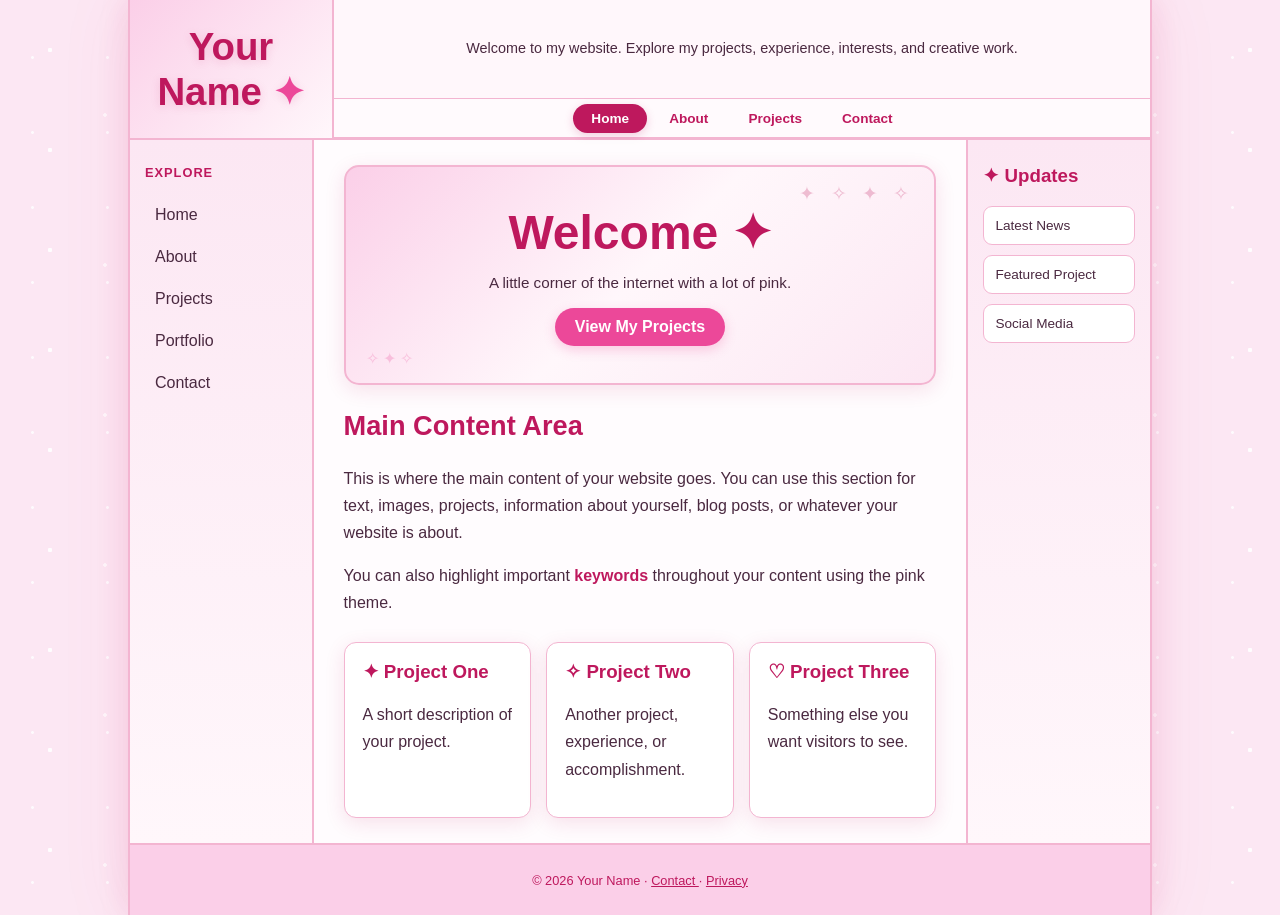
==== index.html @ 8f4d7a39 "Update index.html" ====
<!DOCTYPE html>
<html lang="en">

<head>

    <meta charset="UTF-8">

    <meta
        name="viewport"
        content="width=device-width, initial-scale=1.0"
    >

    <title>My Pink Website</title>


    <!-- =====================================
         ALL CSS IS INSIDE THIS HTML FILE
         ===================================== -->

    <style>

        /* =====================================
           COLORS
           ===================================== */

        :root {
            --pink-background: #fce7f3;
            --pink-light: #fff7fb;
            --pink-soft: #fbcfe8;
            --pink: #f9a8d4;
            --pink-medium: #ec4899;
            --pink-dark: #be185d;

            --text: #4a2940;

            --white: #ffffff;

            --border: #f3b5d1;

            --shadow:
                0 5px 20px rgba(190, 24, 93, 0.12);
        }


        /* =====================================
           BASIC RESET
           ===================================== */

        * {
            box-sizing: border-box;
        }


        html {
            scroll-behavior: smooth;
        }


        body {

            margin: 0;

            min-height: 100vh;

            font-family:
                "Trebuchet MS",
                Arial,
                sans-serif;

            color: var(--text);

            /*
               LIGHT PINK OUTER BACKGROUND
            */

            background-color:
                var(--pink-background);


            /*
               SPARKLE PATTERN
            */

            background-image:

                radial-gradient(
                    circle,
                    rgba(255,255,255,0.9) 0 2px,
                    transparent 2.5px
                ),

                radial-gradient(
                    circle,
                    rgba(255,255,255,0.75) 0 1.5px,
                    transparent 2px
                ),

                radial-gradient(
                    circle,
                    rgba(255,255,255,0.8) 0 1px,
                    transparent 2px
                );


            background-size:

                100px 100px,
                150px 150px,
                75px 75px;


            background-position:

                0 0,
                30px 40px,
                70px 20px;


            overflow-x: hidden;
        }


        /* =====================================
           MAIN WEBSITE

           80% width
           10% pink space on each side
           ===================================== */

        .site-wrapper {

            width: 80vw;

            min-height: 100vh;

            margin: 0 auto;

            background:
                rgba(255,247,251,0.97);


            border-left:
                2px solid var(--border);

            border-right:
                2px solid var(--border);


            box-shadow:

                0 0 30px
                rgba(190,24,93,0.12),

                0 0 70px
                rgba(236,72,153,0.08);
        }


        /* =====================================
           HEADER
           ===================================== */

        .site-header {

            display: grid;

            grid-template-columns:
                20% 80%;

            min-height: 140px;

            border-bottom:
                2px solid var(--border);
        }


        /* =====================================
           LOGO
           ===================================== */

        .logo-area {

            display: flex;

            align-items: center;

            justify-content: center;

            padding: 20px;


            background:

                linear-gradient(
                    135deg,
                    var(--pink-soft),
                    var(--pink-light)
                );


            border-right:
                2px solid var(--border);
        }


        .logo {

            color: var(--pink-dark);

            text-decoration: none;

            font-size:
                clamp(1.5rem, 3vw, 2.4rem);

            font-weight: bold;

            text-align: center;


            text-shadow:
                0 2px 10px
                rgba(190,24,93,0.15);
        }


        .logo::after {

            content: " ✦";

            color:
                var(--pink-medium);
        }


        /* =====================================
           HEADER MAIN AREA
           ===================================== */

        .header-main {

            display: flex;

            flex-direction: column;
        }


        /* =====================================
           WEBSITE DESCRIPTION
           ===================================== */

        .header-description {

            flex: 1;

            display: flex;

            align-items: center;

            justify-content: center;

            padding:
                15px 30px;

            text-align: center;

            background:
                var(--pink-light);
        }


        .header-description p {

            max-width: 700px;

            margin: 0;

            line-height: 1.5;

            font-size: 0.9rem;
        }


        /* =====================================
           PRIMARY NAVIGATION
           ===================================== */

        .primary-nav {

            min-height: 40px;

            display: flex;

            justify-content: center;

            align-items: center;

            border-top:
                1px solid var(--border);

            border-bottom:
                1px solid var(--border);

            background:
                #fffafd;
        }


        .nav-list {

            display: flex;

            justify-content: center;

            align-items: center;

            flex-wrap: wrap;

            gap: 4px;

            list-style: none;

            padding: 0;

            margin: 0;
        }


        .nav-list li {

            margin: 0;
        }


        .nav-list a {

            display: block;

            padding:
                7px 18px;

            color:
                var(--pink-dark);

            text-decoration: none;

            font-size: 0.85rem;

            font-weight: bold;

            border-radius: 20px;

            transition:
                background 0.2s ease,
                color 0.2s ease,
                transform 0.2s ease;
        }


        .nav-list a:hover {

            color: white;

            background:
                var(--pink-medium);

            transform:
                translateY(-2px);
        }


        .nav-list a.active {

            color: white;

            background:
                var(--pink-dark);

            box-shadow:
                0 3px 10px
                rgba(190,24,93,0.2);
        }


        /* =====================================
           SECONDARY NAVIGATION
           ===================================== */

        .secondary-nav {

            min-height: 30px;

            display: flex;

            justify-content: center;

            align-items: center;

            background:
                #fff7fb;

            font-size: 0.75rem;
        }


        .secondary-nav a {

            margin:
                0 10px;

            color:
                var(--pink-medium);

            text-decoration: none;
        }


        .secondary-nav a:hover {

            color:
                var(--pink-dark);

            text-decoration: underline;
        }


        /* =====================================
           THREE COLUMN CONTENT AREA
           ===================================== */

        .content-grid {

            display: grid;

            grid-template-columns:

                18%
                64%
                18%;

            min-height: 600px;
        }


        /* =====================================
           LEFT SIDEBAR
           ===================================== */

        .left-sidebar {

            padding:
                25px 15px;

            background:

                linear-gradient(
                    180deg,
                    #fce7f3,
                    #fff7fb
                );

            border-right:
                2px solid var(--border);
        }


        .sidebar-title {

            margin-bottom:
                18px;

            color:
                var(--pink-dark);

            font-size:
                0.8rem;

            font-weight:
                bold;

            text-transform:
                uppercase;

            letter-spacing:
                1px;
        }


        .sidebar-links {

            list-style:
                none;

            padding:
                0;

            margin:
                0;
        }


        .sidebar-links li {

            margin-bottom:
                8px;
        }


        .sidebar-links a {

            display:
                block;

            padding:
                8px 10px;

            color:
                var(--text);

            text-decoration:
                none;

            border-radius:
                8px;

            transition:
                0.2s ease;
        }


        .sidebar-links a:hover {

            color:
                var(--pink-dark);

            background:
                var(--pink-soft);

            transform:
                translateX(4px);
        }


        /* =====================================
           MAIN CONTENT
           ===================================== */

        .main-content {

            padding:
                25px 30px;

            background:
                rgba(255,255,255,0.7);
        }


        /* =====================================
           HERO
           ===================================== */

        .hero {

            position:
                relative;

            min-height:
                220px;

            display:
                flex;

            align-items:
                center;

            justify-content:
                center;

            margin-bottom:
                25px;

            overflow:
                hidden;

            border:
                2px solid var(--border);

            border-radius:
                15px;


            background:

                linear-gradient(
                    135deg,
                    #fbcfe8,
                    #fff7fb,
                    #fce7f3
                );


            box-shadow:
                var(--shadow);
        }


        /* Decorative sparkles */

        .hero::before {

            content:
                "✦     ✧     ✦     ✧";

            position:
                absolute;

            top:
                15px;

            right:
                20px;

            color:
                rgba(190,24,93,0.25);

            font-size:
                1.2rem;

            letter-spacing:
                5px;
        }


        .hero::after {

            content:
                "✧     ✦     ✧";

            position:
                absolute;

            bottom:
                15px;

            left:
                20px;

            color:
                rgba(236,72,153,0.25);

            font-size:
                1rem;
        }


        .hero-content {

            position:
                relative;

            z-index:
                1;

            text-align:
                center;
        }


        .hero h1 {

            margin:
                0 0 10px;

            color:
                var(--pink-dark);

            font-size:
                clamp(2rem,4vw,3rem);
        }


        .hero p {

            margin:
                0;

            font-size:
                0.95rem;
        }


        /* =====================================
           MAIN CONTENT TEXT
           ===================================== */

        .content-title {

            margin-top:
                0;

            color:
                var(--pink-dark);

            font-size:
                1.7rem;
        }


        .main-content p {

            line-height:
                1.7;
        }


        .keyword {

            color:
                var(--pink-dark);

            font-weight:
                bold;
        }


        /* =====================================
           CARDS
           ===================================== */

        .card-grid {

            display:
                grid;

            grid-template-columns:

                repeat(
                    auto-fit,
                    minmax(180px,1fr)
                );

            gap:
                15px;

            margin-top:
                25px;
        }


        .card {

            padding:
                18px;

            background:
                white;

            border:
                1px solid var(--border);

            border-radius:
                12px;

            box-shadow:
                var(--shadow);

            transition:
                transform 0.2s ease,
                box-shadow 0.2s ease;
        }


        .card:hover {

            transform:
                translateY(-4px);

            box-shadow:
                0 10px 25px
                rgba(190,24,93,0.16);
        }


        .card h3 {

            margin-top:
                0;

            color:
                var(--pink-dark);
        }


        /* =====================================
           RIGHT SIDEBAR
           ===================================== */

        .right-sidebar {

            padding:
                25px 15px;

            background:

                linear-gradient(
                    180deg,
                    #fce7f3,
                    #fff7fb
                );

            border-left:
                2px solid var(--border);
        }


        /* Sticky content */

        .sticky-content {

            position:
                sticky;

            top:
                20px;
        }


        .sticky-content h3 {

            margin-top:
                0;

            color:
                var(--pink-dark);
        }


        .sticky-item {

            display:
                block;

            margin-bottom:
                10px;

            padding:
                11px;

            color:
                var(--text);

            text-decoration:
                none;

            background:
                white;

            border:
                1px solid var(--border);

            border-radius:
                9px;

            font-size:
                0.85rem;

            transition:
                0.2s ease;
        }


        .sticky-item:hover {

            color:
                var(--pink-dark);

            background:
                #fff0f7;

            transform:
                translateY(-2px);
        }


        /* =====================================
           PINK BUTTON
           ===================================== */

        .pink-button {

            display:
                inline-block;

            margin-top:
                12px;

            padding:
                10px 20px;

            color:
                white;

            background:
                var(--pink-medium);

            border-radius:
                25px;

            text-decoration:
                none;

            font-weight:
                bold;

            box-shadow:
                0 4px 12px
                rgba(236,72,153,0.25);

            transition:
                0.2s ease;
        }


        .pink-button:hover {

            background:
                var(--pink-dark);

            transform:
                translateY(-2px);
        }


        /* =====================================
           FOOTER
           ===================================== */

        .site-footer {

            min-height:
                65px;

            display:
                flex;

            justify-content:
                center;

            align-items:
                center;

            padding:
                15px 20px;

            text-align:
                center;

            background:
                var(--pink-soft);

            border-top:
                2px solid var(--border);

            color:
                var(--pink-dark);

            font-size:
                0.8rem;
        }


        .site-footer a {

            color:
                var(--pink-dark);
        }


        /* =====================================
           MOBILE
           ===================================== */

        @media (max-width: 850px) {

            .site-wrapper {

                width:
                    92vw;
            }


            .site-header {

                grid-template-columns:
                    1fr;
            }


            .logo-area {

                min-height:
                    90px;

                border-right:
                    none;

                border-bottom:
                    2px solid var(--border);
            }


            .content-grid {

                grid-template-columns:
                    1fr;
            }


            .left-sidebar {

                border-right:
                    none;

                border-bottom:
                    2px solid var(--border);
            }


            .right-sidebar {

                display:
                    none;
            }


            .main-content {

                padding:
                    20px;
            }


            .sidebar-links {

                display:
                    flex;

                flex-wrap:
                    wrap;

                gap:
                    5px;
            }


            .sidebar-links li {

                margin-bottom:
                    0;
            }


            .nav-list a {

                padding:
                    7px 11px;
            }
        }

    </style>

</head>


<body>


<!-- =========================================
     ENTIRE WEBSITE
     ========================================= -->

<div class="site-wrapper">


    <!-- =====================================
         HEADER
         ===================================== -->

    <header class="site-header">


        <!-- LOGO -->

        <div class="logo-area">

            <a
                href="index.html"
                class="logo"
            >
                Your Name
            </a>

        </div>


        <!-- HEADER RIGHT SIDE -->

        <div class="header-main">


            <!-- WEBSITE DESCRIPTION -->

            <div class="header-description">

                <p>

                    Welcome to my website.
                    Explore my projects,
                    experience, interests,
                    and creative work.

                </p>

            </div>


            <!--
                JAVASCRIPT WILL INSERT
                PRIMARY NAVIGATION HERE
            -->

            <div id="site-nav"></div>


            <!--
                JAVASCRIPT WILL INSERT
                SECONDARY NAVIGATION HERE
            -->

            <div id="secondary-nav"></div>


        </div>

    </header>



    <!-- =====================================
         MAIN THREE-COLUMN AREA
         ===================================== -->

    <div class="content-grid">


        <!-- =================================
             LEFT SIDEBAR
             ================================= -->

        <aside class="left-sidebar">


            <div class="sidebar-title">

                Explore

            </div>


            <ul class="sidebar-links">


                <li>

                    <a href="index.html">
                        Home
                    </a>

                </li>


                <li>

                    <a href="about.html">
                        About
                    </a>

                </li>


                <li>

                    <a href="projects.html">
                        Projects
                    </a>

                </li>


                <li>

                    <a href="portfolio.html">
                        Portfolio
                    </a>

                </li>


                <li>

                    <a href="contact.html">
                        Contact
                    </a>

                </li>


            </ul>

        </aside>



        <!-- =================================
             MAIN CONTENT
             ================================= -->

        <main class="main-content">


            <!-- HERO -->

            <section class="hero">


                <div class="hero-content">


                    <h1>

                        Welcome ✦

                    </h1>


                    <p>

                        A little corner
                        of the internet
                        with a lot of pink.

                    </p>


                    <a
                        href="projects.html"
                        class="pink-button"
                    >

                        View My Projects

                    </a>


                </div>

            </section>



            <!-- =================================
                 MAIN CONTENT AREA
                 ================================= -->

            <section>


                <h2 class="content-title">

                    Main Content Area

                </h2>


                <p>

                    This is where the main content
                    of your website goes. You can
                    use this section for text,
                    images, projects, information
                    about yourself, blog posts,
                    or whatever your website is
                    about.

                </p>


                <p>

                    You can also highlight
                    important <span class="keyword">
                    keywords</span> throughout
                    your content using the pink
                    theme.

                </p>



                <!-- =================================
                     CARDS
                     ================================= -->

                <div class="card-grid">


                    <article class="card">

                        <h3>
                            ✦ Project One
                        </h3>

                        <p>
                            A short description
                            of your project.
                        </p>

                    </article>


                    <article class="card">

                        <h3>
                            ✧ Project Two
                        </h3>

                        <p>
                            Another project,
                            experience, or
                            accomplishment.
                        </p>

                    </article>


                    <article class="card">

                        <h3>
                            ♡ Project Three
                        </h3>

                        <p>
                            Something else you
                            want visitors to see.
                        </p>

                    </article>


                </div>


            </section>


        </main>



        <!-- =================================
             RIGHT SIDEBAR
             ================================= -->

        <aside class="right-sidebar">


            <div class="sticky-content">


                <h3>

                    ✦ Updates

                </h3>


                <a
                    href="#"
                    class="sticky-item"
                >

                    Latest News

                </a>


                <a
                    href="#"
                    class="sticky-item"
                >

                    Featured Project

                </a>


                <a
                    href="#"
                    class="sticky-item"
                >

                    Social Media

                </a>


            </div>


        </aside>


    </div>



    <!-- =====================================
         FOOTER
         ===================================== -->

    <footer class="site-footer">


        <p>

            © 2026 Your Name

            ·

            <a href="contact.html">
                Contact
            </a>

            ·

            <a href="#">
                Privacy
            </a>

        </p>


    </footer>


</div>


<!-- =========================================
     JAVASCRIPT

     This connects your reusable navigation.js
     ========================================= -->

<script src="navigation.js"></script>


</body>

</html>
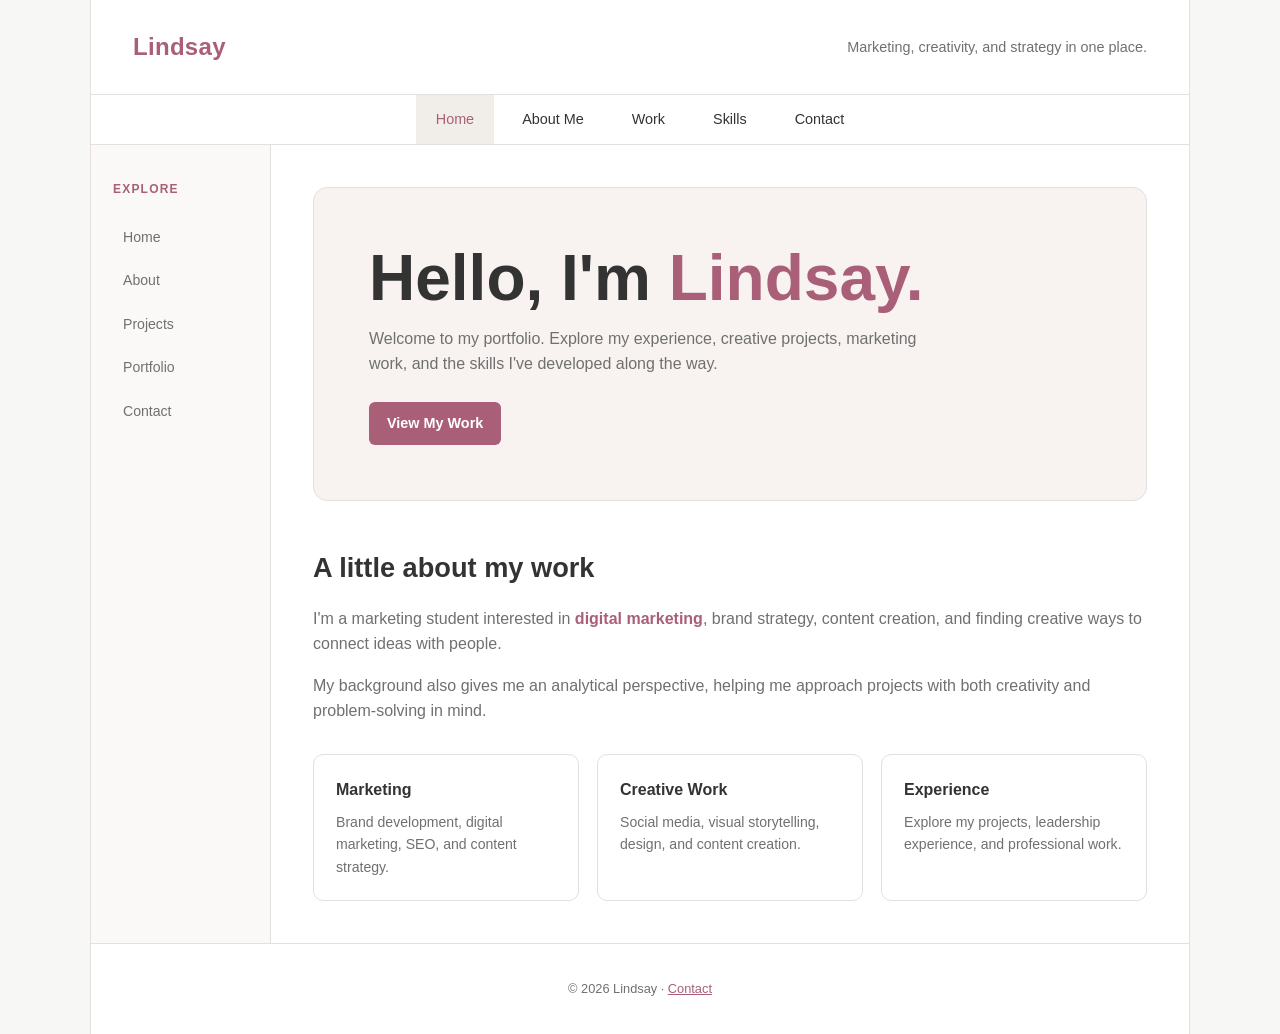
==== commit 3cf0e91d: "Update index.html" ====
--- a/index.html
+++ b/index.html
@@ -1,1469 +1,449 @@
 <!DOCTYPE html>
 <html lang="en">
-
 <head>
-
     <meta charset="UTF-8">
-
-    <meta
-        name="viewport"
-        content="width=device-width, initial-scale=1.0"
-    >
-
-    <title>My Pink Website</title>
-
-
-    <!-- =====================================
-         ALL CSS IS INSIDE THIS HTML FILE
-         ===================================== -->
+    <meta name="viewport" content="width=device-width, initial-scale=1.0">
+    <title>Lindsay | Portfolio</title>
 
     <style>
-
-        /* =====================================
-           COLORS
-           ===================================== */
-
         :root {
-            --pink-background: #fce7f3;
-            --pink-light: #fff7fb;
-            --pink-soft: #fbcfe8;
-            --pink: #f9a8d4;
-            --pink-medium: #ec4899;
-            --pink-dark: #be185d;
-
-            --text: #4a2940;
-
-            --white: #ffffff;
-
-            --border: #f3b5d1;
-
-            --shadow:
-                0 5px 20px rgba(190, 24, 93, 0.12);
-        }
-
-
-        /* =====================================
-           BASIC RESET
-           ===================================== */
+            --background: #f7f7f5;
+            --surface: #ffffff;
+            --soft: #f1eee9;
+            --accent: #d98fa8;
+            --accent-dark: #a95f78;
+            --text: #333333;
+            --muted: #707070;
+            --border: #e4e0dc;
+        }
 
         * {
             box-sizing: border-box;
         }
 
-
         html {
             scroll-behavior: smooth;
         }
 
-
         body {
-
             margin: 0;
-
+            font-family: Arial, Helvetica, sans-serif;
+            color: var(--text);
+            background: var(--background);
+            line-height: 1.6;
+        }
+
+        a {
+            color: inherit;
+        }
+
+        .site-wrapper {
+            width: min(1100px, 92vw);
             min-height: 100vh;
-
-            font-family:
-                "Trebuchet MS",
-                Arial,
-                sans-serif;
-
+            margin: 0 auto;
+            background: var(--surface);
+            border-left: 1px solid var(--border);
+            border-right: 1px solid var(--border);
+        }
+
+        /* HEADER */
+        .site-header {
+            border-bottom: 1px solid var(--border);
+        }
+
+        .header-top {
+            display: flex;
+            align-items: center;
+            justify-content: space-between;
+            padding: 28px 42px;
+        }
+
+        .logo {
+            color: var(--accent-dark);
+            text-decoration: none;
+            font-size: 1.5rem;
+            font-weight: 700;
+            letter-spacing: 0.3px;
+        }
+
+        .header-description {
+            max-width: 520px;
+            color: var(--muted);
+            font-size: 0.9rem;
+            text-align: right;
+        }
+
+        /* NAVIGATION */
+        .primary-nav {
+            border-top: 1px solid var(--border);
+            background: var(--surface);
+        }
+
+        .nav-list {
+            display: flex;
+            justify-content: center;
+            gap: 8px;
+            list-style: none;
+            padding: 0;
+            margin: 0;
+        }
+
+        .nav-list a {
+            display: block;
+            padding: 13px 20px;
             color: var(--text);
-
-            /*
-               LIGHT PINK OUTER BACKGROUND
-            */
-
-            background-color:
-                var(--pink-background);
-
-
-            /*
-               SPARKLE PATTERN
-            */
-
-            background-image:
-
-                radial-gradient(
-                    circle,
-                    rgba(255,255,255,0.9) 0 2px,
-                    transparent 2.5px
-                ),
-
-                radial-gradient(
-                    circle,
-                    rgba(255,255,255,0.75) 0 1.5px,
-                    transparent 2px
-                ),
-
-                radial-gradient(
-                    circle,
-                    rgba(255,255,255,0.8) 0 1px,
-                    transparent 2px
-                );
-
-
-            background-size:
-
-                100px 100px,
-                150px 150px,
-                75px 75px;
-
-
-            background-position:
-
-                0 0,
-                30px 40px,
-                70px 20px;
-
-
-            overflow-x: hidden;
-        }
-
-
-        /* =====================================
-           MAIN WEBSITE
-
-           80% width
-           10% pink space on each side
-           ===================================== */
-
-        .site-wrapper {
-
-            width: 80vw;
-
-            min-height: 100vh;
-
-            margin: 0 auto;
-
-            background:
-                rgba(255,247,251,0.97);
-
-
-            border-left:
-                2px solid var(--border);
-
-            border-right:
-                2px solid var(--border);
-
-
-            box-shadow:
-
-                0 0 30px
-                rgba(190,24,93,0.12),
-
-                0 0 70px
-                rgba(236,72,153,0.08);
-        }
-
-
-        /* =====================================
-           HEADER
-           ===================================== */
-
-        .site-header {
-
+            text-decoration: none;
+            font-size: 0.9rem;
+            transition: color 0.2s ease, background 0.2s ease;
+        }
+
+        .nav-list a:hover,
+        .nav-list a.active {
+            color: var(--accent-dark);
+            background: var(--soft);
+        }
+
+        /* CONTENT */
+        .content-grid {
             display: grid;
-
-            grid-template-columns:
-                20% 80%;
-
-            min-height: 140px;
-
-            border-bottom:
-                2px solid var(--border);
-        }
-
-
-        /* =====================================
-           LOGO
-           ===================================== */
-
-        .logo-area {
-
+            grid-template-columns: 180px 1fr;
+            min-height: 600px;
+        }
+
+        .left-sidebar {
+            padding: 35px 22px;
+            background: #faf9f7;
+            border-right: 1px solid var(--border);
+        }
+
+        .sidebar-title {
+            margin: 0 0 18px;
+            color: var(--accent-dark);
+            font-size: 0.75rem;
+            font-weight: 700;
+            text-transform: uppercase;
+            letter-spacing: 1.2px;
+        }
+
+        .sidebar-links {
+            list-style: none;
+            padding: 0;
+            margin: 0;
+        }
+
+        .sidebar-links li {
+            margin-bottom: 5px;
+        }
+
+        .sidebar-links a {
+            display: block;
+            padding: 8px 10px;
+            color: var(--muted);
+            text-decoration: none;
+            border-radius: 6px;
+            font-size: 0.88rem;
+            transition: 0.2s ease;
+        }
+
+        .sidebar-links a:hover {
+            color: var(--accent-dark);
+            background: var(--soft);
+        }
+
+        .main-content {
+            padding: 42px;
+        }
+
+        /* HERO */
+        .hero {
             display: flex;
-
             align-items: center;
-
-            justify-content: center;
-
-            padding: 20px;
-
-
-            background:
-
-                linear-gradient(
-                    135deg,
-                    var(--pink-soft),
-                    var(--pink-light)
-                );
-
-
-            border-right:
-                2px solid var(--border);
-        }
-
-
-        .logo {
-
-            color: var(--pink-dark);
-
+            min-height: 310px;
+            padding: 55px;
+            margin-bottom: 45px;
+            background: #f8f3f1;
+            border: 1px solid var(--border);
+            border-radius: 14px;
+        }
+
+        .hero-content {
+            max-width: 680px;
+        }
+
+        .hero h1 {
+            margin: 0 0 12px;
+            color: var(--text);
+            font-size: clamp(2.3rem, 5vw, 4rem);
+            line-height: 1.1;
+        }
+
+        .hero h1 span {
+            color: var(--accent-dark);
+        }
+
+        .hero p {
+            max-width: 580px;
+            margin: 0 0 25px;
+            color: var(--muted);
+            font-size: 1rem;
+        }
+
+        .button {
+            display: inline-block;
+            padding: 10px 18px;
+            color: white;
+            background: var(--accent-dark);
+            border-radius: 6px;
             text-decoration: none;
-
-            font-size:
-                clamp(1.5rem, 3vw, 2.4rem);
-
-            font-weight: bold;
-
+            font-size: 0.9rem;
+            font-weight: 600;
+            transition: 0.2s ease;
+        }
+
+        .button:hover {
+            background: #8e4f65;
+            transform: translateY(-1px);
+        }
+
+        /* INTRO */
+        .content-title {
+            margin: 0 0 12px;
+            color: var(--text);
+            font-size: 1.7rem;
+        }
+
+        .main-content p {
+            color: var(--muted);
+        }
+
+        .keyword {
+            color: var(--accent-dark);
+            font-weight: 600;
+        }
+
+        /* CARDS */
+        .card-grid {
+            display: grid;
+            grid-template-columns: repeat(3, 1fr);
+            gap: 18px;
+            margin-top: 30px;
+        }
+
+        .card {
+            padding: 22px;
+            background: var(--surface);
+            border: 1px solid var(--border);
+            border-radius: 10px;
+            transition: 0.2s ease;
+        }
+
+        .card:hover {
+            transform: translateY(-3px);
+            border-color: #d5c2c8;
+        }
+
+        .card h3 {
+            margin: 0 0 8px;
+            color: var(--text);
+            font-size: 1rem;
+        }
+
+        .card p {
+            margin: 0;
+            font-size: 0.88rem;
+        }
+
+        /* FOOTER */
+        .site-footer {
+            padding: 22px 30px;
+            border-top: 1px solid var(--border);
+            color: var(--muted);
             text-align: center;
-
-
-            text-shadow:
-                0 2px 10px
-                rgba(190,24,93,0.15);
-        }
-
-
-        .logo::after {
-
-            content: " ✦";
-
-            color:
-                var(--pink-medium);
-        }
-
-
-        /* =====================================
-           HEADER MAIN AREA
-           ===================================== */
-
-        .header-main {
-
-            display: flex;
-
-            flex-direction: column;
-        }
-
-
-        /* =====================================
-           WEBSITE DESCRIPTION
-           ===================================== */
-
-        .header-description {
-
-            flex: 1;
-
-            display: flex;
-
-            align-items: center;
-
-            justify-content: center;
-
-            padding:
-                15px 30px;
-
-            text-align: center;
-
-            background:
-                var(--pink-light);
-        }
-
-
-        .header-description p {
-
-            max-width: 700px;
-
-            margin: 0;
-
-            line-height: 1.5;
-
-            font-size: 0.9rem;
-        }
-
-
-        /* =====================================
-           PRIMARY NAVIGATION
-           ===================================== */
-
-        .primary-nav {
-
-            min-height: 40px;
-
-            display: flex;
-
-            justify-content: center;
-
-            align-items: center;
-
-            border-top:
-                1px solid var(--border);
-
-            border-bottom:
-                1px solid var(--border);
-
-            background:
-                #fffafd;
-        }
-
-
-        .nav-list {
-
-            display: flex;
-
-            justify-content: center;
-
-            align-items: center;
-
-            flex-wrap: wrap;
-
-            gap: 4px;
-
-            list-style: none;
-
-            padding: 0;
-
-            margin: 0;
-        }
-
-
-        .nav-list li {
-
-            margin: 0;
-        }
-
-
-        .nav-list a {
-
-            display: block;
-
-            padding:
-                7px 18px;
-
-            color:
-                var(--pink-dark);
-
-            text-decoration: none;
-
-            font-size: 0.85rem;
-
-            font-weight: bold;
-
-            border-radius: 20px;
-
-            transition:
-                background 0.2s ease,
-                color 0.2s ease,
-                transform 0.2s ease;
-        }
-
-
-        .nav-list a:hover {
-
-            color: white;
-
-            background:
-                var(--pink-medium);
-
-            transform:
-                translateY(-2px);
-        }
-
-
-        .nav-list a.active {
-
-            color: white;
-
-            background:
-                var(--pink-dark);
-
-            box-shadow:
-                0 3px 10px
-                rgba(190,24,93,0.2);
-        }
-
-
-        /* =====================================
-           SECONDARY NAVIGATION
-           ===================================== */
-
-        .secondary-nav {
-
-            min-height: 30px;
-
-            display: flex;
-
-            justify-content: center;
-
-            align-items: center;
-
-            background:
-                #fff7fb;
-
-            font-size: 0.75rem;
-        }
-
-
-        .secondary-nav a {
-
-            margin:
-                0 10px;
-
-            color:
-                var(--pink-medium);
-
-            text-decoration: none;
-        }
-
-
-        .secondary-nav a:hover {
-
-            color:
-                var(--pink-dark);
-
-            text-decoration: underline;
-        }
-
-
-        /* =====================================
-           THREE COLUMN CONTENT AREA
-           ===================================== */
-
-        .content-grid {
-
-            display: grid;
-
-            grid-template-columns:
-
-                18%
-                64%
-                18%;
-
-            min-height: 600px;
-        }
-
-
-        /* =====================================
-           LEFT SIDEBAR
-           ===================================== */
-
-        .left-sidebar {
-
-            padding:
-                25px 15px;
-
-            background:
-
-                linear-gradient(
-                    180deg,
-                    #fce7f3,
-                    #fff7fb
-                );
-
-            border-right:
-                2px solid var(--border);
-        }
-
-
-        .sidebar-title {
-
-            margin-bottom:
-                18px;
-
-            color:
-                var(--pink-dark);
-
-            font-size:
-                0.8rem;
-
-            font-weight:
-                bold;
-
-            text-transform:
-                uppercase;
-
-            letter-spacing:
-                1px;
-        }
-
-
-        .sidebar-links {
-
-            list-style:
-                none;
-
-            padding:
-                0;
-
-            margin:
-                0;
-        }
-
-
-        .sidebar-links li {
-
-            margin-bottom:
-                8px;
-        }
-
-
-        .sidebar-links a {
-
-            display:
-                block;
-
-            padding:
-                8px 10px;
-
-            color:
-                var(--text);
-
-            text-decoration:
-                none;
-
-            border-radius:
-                8px;
-
-            transition:
-                0.2s ease;
-        }
-
-
-        .sidebar-links a:hover {
-
-            color:
-                var(--pink-dark);
-
-            background:
-                var(--pink-soft);
-
-            transform:
-                translateX(4px);
-        }
-
-
-        /* =====================================
-           MAIN CONTENT
-           ===================================== */
-
-        .main-content {
-
-            padding:
-                25px 30px;
-
-            background:
-                rgba(255,255,255,0.7);
-        }
-
-
-        /* =====================================
-           HERO
-           ===================================== */
-
-        .hero {
-
-            position:
-                relative;
-
-            min-height:
-                220px;
-
-            display:
-                flex;
-
-            align-items:
-                center;
-
-            justify-content:
-                center;
-
-            margin-bottom:
-                25px;
-
-            overflow:
-                hidden;
-
-            border:
-                2px solid var(--border);
-
-            border-radius:
-                15px;
-
-
-            background:
-
-                linear-gradient(
-                    135deg,
-                    #fbcfe8,
-                    #fff7fb,
-                    #fce7f3
-                );
-
-
-            box-shadow:
-                var(--shadow);
-        }
-
-
-        /* Decorative sparkles */
-
-        .hero::before {
-
-            content:
-                "✦     ✧     ✦     ✧";
-
-            position:
-                absolute;
-
-            top:
-                15px;
-
-            right:
-                20px;
-
-            color:
-                rgba(190,24,93,0.25);
-
-            font-size:
-                1.2rem;
-
-            letter-spacing:
-                5px;
-        }
-
-
-        .hero::after {
-
-            content:
-                "✧     ✦     ✧";
-
-            position:
-                absolute;
-
-            bottom:
-                15px;
-
-            left:
-                20px;
-
-            color:
-                rgba(236,72,153,0.25);
-
-            font-size:
-                1rem;
-        }
-
-
-        .hero-content {
-
-            position:
-                relative;
-
-            z-index:
-                1;
-
-            text-align:
-                center;
-        }
-
-
-        .hero h1 {
-
-            margin:
-                0 0 10px;
-
-            color:
-                var(--pink-dark);
-
-            font-size:
-                clamp(2rem,4vw,3rem);
-        }
-
-
-        .hero p {
-
-            margin:
-                0;
-
-            font-size:
-                0.95rem;
-        }
-
-
-        /* =====================================
-           MAIN CONTENT TEXT
-           ===================================== */
-
-        .content-title {
-
-            margin-top:
-                0;
-
-            color:
-                var(--pink-dark);
-
-            font-size:
-                1.7rem;
-        }
-
-
-        .main-content p {
-
-            line-height:
-                1.7;
-        }
-
-
-        .keyword {
-
-            color:
-                var(--pink-dark);
-
-            font-weight:
-                bold;
-        }
-
-
-        /* =====================================
-           CARDS
-           ===================================== */
-
-        .card-grid {
-
-            display:
-                grid;
-
-            grid-template-columns:
-
-                repeat(
-                    auto-fit,
-                    minmax(180px,1fr)
-                );
-
-            gap:
-                15px;
-
-            margin-top:
-                25px;
-        }
-
-
-        .card {
-
-            padding:
-                18px;
-
-            background:
-                white;
-
-            border:
-                1px solid var(--border);
-
-            border-radius:
-                12px;
-
-            box-shadow:
-                var(--shadow);
-
-            transition:
-                transform 0.2s ease,
-                box-shadow 0.2s ease;
-        }
-
-
-        .card:hover {
-
-            transform:
-                translateY(-4px);
-
-            box-shadow:
-                0 10px 25px
-                rgba(190,24,93,0.16);
-        }
-
-
-        .card h3 {
-
-            margin-top:
-                0;
-
-            color:
-                var(--pink-dark);
-        }
-
-
-        /* =====================================
-           RIGHT SIDEBAR
-           ===================================== */
-
-        .right-sidebar {
-
-            padding:
-                25px 15px;
-
-            background:
-
-                linear-gradient(
-                    180deg,
-                    #fce7f3,
-                    #fff7fb
-                );
-
-            border-left:
-                2px solid var(--border);
-        }
-
-
-        /* Sticky content */
-
-        .sticky-content {
-
-            position:
-                sticky;
-
-            top:
-                20px;
-        }
-
-
-        .sticky-content h3 {
-
-            margin-top:
-                0;
-
-            color:
-                var(--pink-dark);
-        }
-
-
-        .sticky-item {
-
-            display:
-                block;
-
-            margin-bottom:
-                10px;
-
-            padding:
-                11px;
-
-            color:
-                var(--text);
-
-            text-decoration:
-                none;
-
-            background:
-                white;
-
-            border:
-                1px solid var(--border);
-
-            border-radius:
-                9px;
-
-            font-size:
-                0.85rem;
-
-            transition:
-                0.2s ease;
-        }
-
-
-        .sticky-item:hover {
-
-            color:
-                var(--pink-dark);
-
-            background:
-                #fff0f7;
-
-            transform:
-                translateY(-2px);
-        }
-
-
-        /* =====================================
-           PINK BUTTON
-           ===================================== */
-
-        .pink-button {
-
-            display:
-                inline-block;
-
-            margin-top:
-                12px;
-
-            padding:
-                10px 20px;
-
-            color:
-                white;
-
-            background:
-                var(--pink-medium);
-
-            border-radius:
-                25px;
-
-            text-decoration:
-                none;
-
-            font-weight:
-                bold;
-
-            box-shadow:
-                0 4px 12px
-                rgba(236,72,153,0.25);
-
-            transition:
-                0.2s ease;
-        }
-
-
-        .pink-button:hover {
-
-            background:
-                var(--pink-dark);
-
-            transform:
-                translateY(-2px);
-        }
-
-
-        /* =====================================
-           FOOTER
-           ===================================== */
-
-        .site-footer {
-
-            min-height:
-                65px;
-
-            display:
-                flex;
-
-            justify-content:
-                center;
-
-            align-items:
-                center;
-
-            padding:
-                15px 20px;
-
-            text-align:
-                center;
-
-            background:
-                var(--pink-soft);
-
-            border-top:
-                2px solid var(--border);
-
-            color:
-                var(--pink-dark);
-
-            font-size:
-                0.8rem;
-        }
-
+            font-size: 0.8rem;
+        }
 
         .site-footer a {
-
-            color:
-                var(--pink-dark);
-        }
-
-
-        /* =====================================
-           MOBILE
-           ===================================== */
-
-        @media (max-width: 850px) {
-
-            .site-wrapper {
-
-                width:
-                    92vw;
-            }
-
-
-            .site-header {
-
-                grid-template-columns:
-                    1fr;
-            }
-
-
-            .logo-area {
-
-                min-height:
-                    90px;
-
-                border-right:
-                    none;
-
-                border-bottom:
-                    2px solid var(--border);
-            }
-
+            color: var(--accent-dark);
+        }
+
+        /* MOBILE */
+        @media (max-width: 800px) {
+            .header-top {
+                flex-direction: column;
+                align-items: flex-start;
+                gap: 12px;
+                padding: 25px;
+            }
+
+            .header-description {
+                text-align: left;
+            }
 
             .content-grid {
-
-                grid-template-columns:
-                    1fr;
-            }
-
+                grid-template-columns: 1fr;
+            }
 
             .left-sidebar {
-
-                border-right:
-                    none;
-
-                border-bottom:
-                    2px solid var(--border);
-            }
-
-
-            .right-sidebar {
-
-                display:
-                    none;
-            }
-
+                border-right: none;
+                border-bottom: 1px solid var(--border);
+                padding: 20px 25px;
+            }
+
+            .sidebar-links {
+                display: flex;
+                flex-wrap: wrap;
+                gap: 5px;
+            }
+
+            .sidebar-links li {
+                margin: 0;
+            }
 
             .main-content {
-
-                padding:
-                    20px;
-            }
-
-
-            .sidebar-links {
-
-                display:
-                    flex;
-
-                flex-wrap:
-                    wrap;
-
-                gap:
-                    5px;
-            }
-
-
-            .sidebar-links li {
-
-                margin-bottom:
-                    0;
-            }
-
+                padding: 25px;
+            }
+
+            .hero {
+                min-height: 260px;
+                padding: 35px;
+            }
+
+            .card-grid {
+                grid-template-columns: 1fr;
+            }
+        }
+
+        @media (max-width: 550px) {
+            .nav-list {
+                flex-wrap: wrap;
+            }
 
             .nav-list a {
-
-                padding:
-                    7px 11px;
-            }
-        }
-
+                padding: 10px 12px;
+            }
+
+            .hero {
+                padding: 28px;
+            }
+        }
     </style>
-
 </head>
 
-
 <body>
 
-
-<!-- =========================================
-     ENTIRE WEBSITE
-     ========================================= -->
-
 <div class="site-wrapper">
 
-
-    <!-- =====================================
-         HEADER
-         ===================================== -->
-
     <header class="site-header">
 
-
-        <!-- LOGO -->
-
-        <div class="logo-area">
-
-            <a
-                href="index.html"
-                class="logo"
-            >
-                Your Name
-            </a>
-
+        <div class="header-top">
+            <a href="index.html" class="logo">Lindsay</a>
+
+            <div class="header-description">
+                Marketing, creativity, and strategy in one place.
+            </div>
         </div>
 
-
-        <!-- HEADER RIGHT SIDE -->
-
-        <div class="header-main">
-
-
-            <!-- WEBSITE DESCRIPTION -->
-
-            <div class="header-description">
+        <nav class="primary-nav">
+            <ul class="nav-list">
+                <li><a href="index.html" class="active">Home</a></li>
+                <li><a href="about.html">About Me</a></li>
+                <li><a href="projects.html">Work</a></li>
+                <li><a href="skills.html">Skills</a></li>
+                <li><a href="contact.html">Contact</a></li>
+            </ul>
+        </nav>
+
+    </header>
+
+    <div class="content-grid">
+
+        <aside class="left-sidebar">
+            <div class="sidebar-title">Explore</div>
+
+            <ul class="sidebar-links">
+                <li><a href="index.html">Home</a></li>
+                <li><a href="about.html">About</a></li>
+                <li><a href="projects.html">Projects</a></li>
+                <li><a href="portfolio.html">Portfolio</a></li>
+                <li><a href="contact.html">Contact</a></li>
+            </ul>
+        </aside>
+
+        <main class="main-content">
+
+            <section class="hero">
+                <div class="hero-content">
+                    <h1>Hello, I'm <span>Lindsay.</span></h1>
+
+                    <p>
+                        Welcome to my portfolio. Explore my experience,
+                        creative projects, marketing work, and the skills
+                        I've developed along the way.
+                    </p>
+
+                    <a href="projects.html" class="button">
+                        View My Work
+                    </a>
+                </div>
+            </section>
+
+            <section>
+                <h2 class="content-title">A little about my work</h2>
 
                 <p>
-
-                    Welcome to my website.
-                    Explore my projects,
-                    experience, interests,
-                    and creative work.
-
+                    I'm a marketing student interested in
+                    <span class="keyword">digital marketing</span>,
+                    brand strategy, content creation, and finding creative
+                    ways to connect ideas with people.
                 </p>
 
-            </div>
-
-
-            <!--
-                JAVASCRIPT WILL INSERT
-                PRIMARY NAVIGATION HERE
-            -->
-
-            <div id="site-nav"></div>
-
-
-            <!--
-                JAVASCRIPT WILL INSERT
-                SECONDARY NAVIGATION HERE
-            -->
-
-            <div id="secondary-nav"></div>
-
-
-        </div>
-
-    </header>
-
-
-
-    <!-- =====================================
-         MAIN THREE-COLUMN AREA
-         ===================================== -->
-
-    <div class="content-grid">
-
-
-        <!-- =================================
-             LEFT SIDEBAR
-             ================================= -->
-
-        <aside class="left-sidebar">
-
-
-            <div class="sidebar-title">
-
-                Explore
-
-            </div>
-
-
-            <ul class="sidebar-links">
-
-
-                <li>
-
-                    <a href="index.html">
-                        Home
-                    </a>
-
-                </li>
-
-
-                <li>
-
-                    <a href="about.html">
-                        About
-                    </a>
-
-                </li>
-
-
-                <li>
-
-                    <a href="projects.html">
-                        Projects
-                    </a>
-
-                </li>
-
-
-                <li>
-
-                    <a href="portfolio.html">
-                        Portfolio
-                    </a>
-
-                </li>
-
-
-                <li>
-
-                    <a href="contact.html">
-                        Contact
-                    </a>
-
-                </li>
-
-
-            </ul>
-
-        </aside>
-
-
-
-        <!-- =================================
-             MAIN CONTENT
-             ================================= -->
-
-        <main class="main-content">
-
-
-            <!-- HERO -->
-
-            <section class="hero">
-
-
-                <div class="hero-content">
-
-
-                    <h1>
-
-                        Welcome ✦
-
-                    </h1>
-
-
-                    <p>
-
-                        A little corner
-                        of the internet
-                        with a lot of pink.
-
-                    </p>
-
-
-                    <a
-                        href="projects.html"
-                        class="pink-button"
-                    >
-
-                        View My Projects
-
-                    </a>
-
+                <p>
+                    My background also gives me an analytical perspective,
+                    helping me approach projects with both creativity
+                    and problem-solving in mind.
+                </p>
+
+                <div class="card-grid">
+
+                    <article class="card">
+                        <h3>Marketing</h3>
+                        <p>
+                            Brand development, digital marketing,
+                            SEO, and content strategy.
+                        </p>
+                    </article>
+
+                    <article class="card">
+                        <h3>Creative Work</h3>
+                        <p>
+                            Social media, visual storytelling,
+                            design, and content creation.
+                        </p>
+                    </article>
+
+                    <article class="card">
+                        <h3>Experience</h3>
+                        <p>
+                            Explore my projects, leadership experience,
+                            and professional work.
+                        </p>
+                    </article>
 
                 </div>
-
             </section>
 
-
-
-            <!-- =================================
-                 MAIN CONTENT AREA
-                 ================================= -->
-
-            <section>
-
-
-                <h2 class="content-title">
-
-                    Main Content Area
-
-                </h2>
-
-
-                <p>
-
-                    This is where the main content
-                    of your website goes. You can
-                    use this section for text,
-                    images, projects, information
-                    about yourself, blog posts,
-                    or whatever your website is
-                    about.
-
-                </p>
-
-
-                <p>
-
-                    You can also highlight
-                    important <span class="keyword">
-                    keywords</span> throughout
-                    your content using the pink
-                    theme.
-
-                </p>
-
-
-
-                <!-- =================================
-                     CARDS
-                     ================================= -->
-
-                <div class="card-grid">
-
-
-                    <article class="card">
-
-                        <h3>
-                            ✦ Project One
-                        </h3>
-
-                        <p>
-                            A short description
-                            of your project.
-                        </p>
-
-                    </article>
-
-
-                    <article class="card">
-
-                        <h3>
-                            ✧ Project Two
-                        </h3>
-
-                        <p>
-                            Another project,
-                            experience, or
-                            accomplishment.
-                        </p>
-
-                    </article>
-
-
-                    <article class="card">
-
-                        <h3>
-                            ♡ Project Three
-                        </h3>
-
-                        <p>
-                            Something else you
-                            want visitors to see.
-                        </p>
-
-                    </article>
-
-
-                </div>
-
-
-            </section>
-
-
         </main>
 
-
-
-        <!-- =================================
-             RIGHT SIDEBAR
-             ================================= -->
-
-        <aside class="right-sidebar">
-
-
-            <div class="sticky-content">
-
-
-                <h3>
-
-                    ✦ Updates
-
-                </h3>
-
-
-                <a
-                    href="#"
-                    class="sticky-item"
-                >
-
-                    Latest News
-
-                </a>
-
-
-                <a
-                    href="#"
-                    class="sticky-item"
-                >
-
-                    Featured Project
-
-                </a>
-
-
-                <a
-                    href="#"
-                    class="sticky-item"
-                >
-
-                    Social Media
-
-                </a>
-
-
-            </div>
-
-
-        </aside>
-
-
     </div>
 
-
-
-    <!-- =====================================
-         FOOTER
-         ===================================== -->
-
     <footer class="site-footer">
-
-
         <p>
-
-            © 2026 Your Name
-
-            ·
-
-            <a href="contact.html">
-                Contact
-            </a>
-
-            ·
-
-            <a href="#">
-                Privacy
-            </a>
-
+            © 2026 Lindsay ·
+            <a href="contact.html">Contact</a>
         </p>
-
-
     </footer>
 
-
 </div>
 
-
-<!-- =========================================
-     JAVASCRIPT
-
-     This connects your reusable navigation.js
-     ========================================= -->
-
-<script src="navigation.js"></script>
-
-
 </body>
-
 </html>
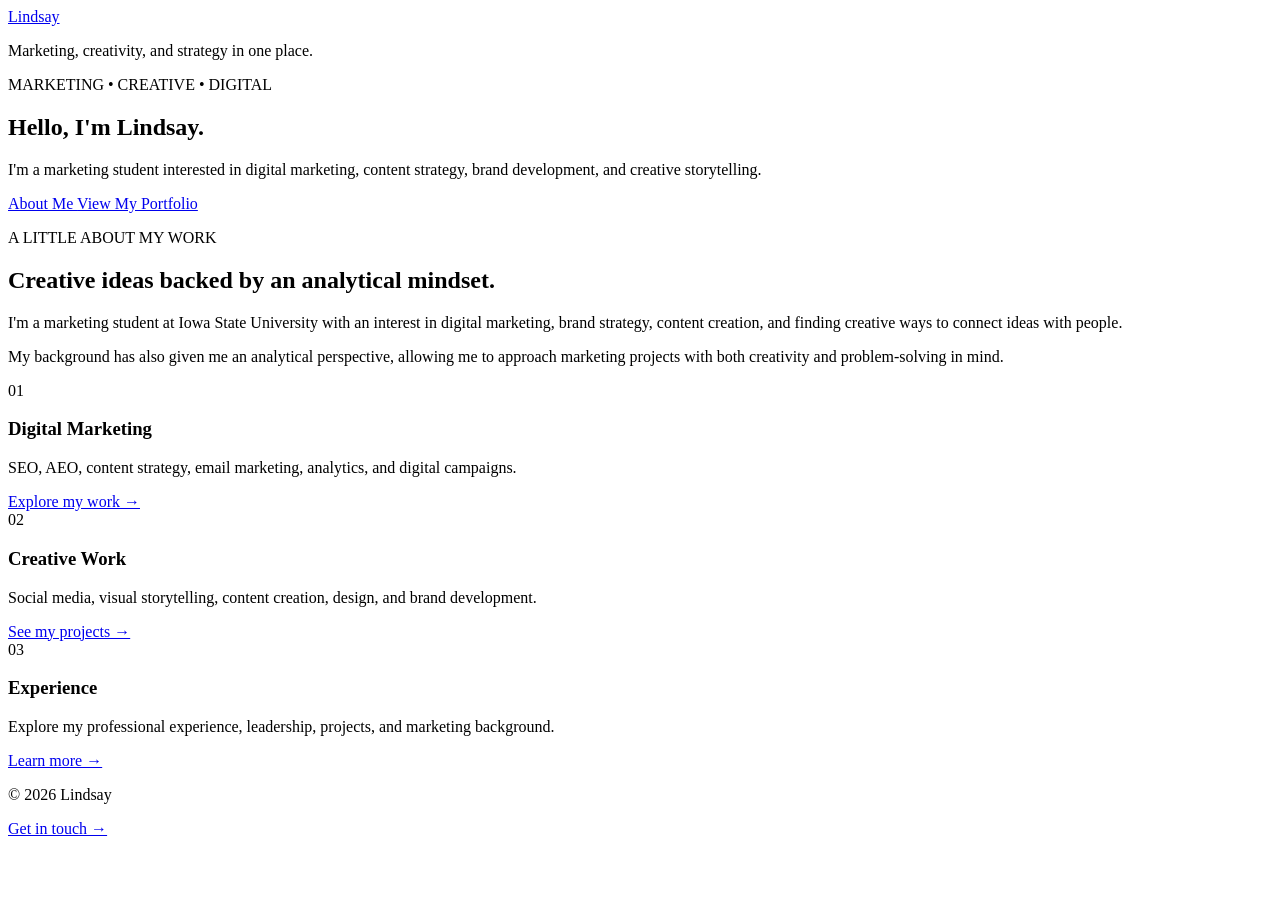
==== commit 0c7c9192: "Update index.html" ====
--- a/index.html
+++ b/index.html
@@ -3,447 +3,201 @@
 <head>
     <meta charset="UTF-8">
     <meta name="viewport" content="width=device-width, initial-scale=1.0">
+
     <title>Lindsay | Portfolio</title>
 
-    <style>
-        :root {
-            --background: #f7f7f5;
-            --surface: #ffffff;
-            --soft: #f1eee9;
-            --accent: #d98fa8;
-            --accent-dark: #a95f78;
-            --text: #333333;
-            --muted: #707070;
-            --border: #e4e0dc;
-        }
-
-        * {
-            box-sizing: border-box;
-        }
-
-        html {
-            scroll-behavior: smooth;
-        }
-
-        body {
-            margin: 0;
-            font-family: Arial, Helvetica, sans-serif;
-            color: var(--text);
-            background: var(--background);
-            line-height: 1.6;
-        }
-
-        a {
-            color: inherit;
-        }
-
-        .site-wrapper {
-            width: min(1100px, 92vw);
-            min-height: 100vh;
-            margin: 0 auto;
-            background: var(--surface);
-            border-left: 1px solid var(--border);
-            border-right: 1px solid var(--border);
-        }
-
-        /* HEADER */
-        .site-header {
-            border-bottom: 1px solid var(--border);
-        }
-
-        .header-top {
-            display: flex;
-            align-items: center;
-            justify-content: space-between;
-            padding: 28px 42px;
-        }
-
-        .logo {
-            color: var(--accent-dark);
-            text-decoration: none;
-            font-size: 1.5rem;
-            font-weight: 700;
-            letter-spacing: 0.3px;
-        }
-
-        .header-description {
-            max-width: 520px;
-            color: var(--muted);
-            font-size: 0.9rem;
-            text-align: right;
-        }
-
-        /* NAVIGATION */
-        .primary-nav {
-            border-top: 1px solid var(--border);
-            background: var(--surface);
-        }
-
-        .nav-list {
-            display: flex;
-            justify-content: center;
-            gap: 8px;
-            list-style: none;
-            padding: 0;
-            margin: 0;
-        }
-
-        .nav-list a {
-            display: block;
-            padding: 13px 20px;
-            color: var(--text);
-            text-decoration: none;
-            font-size: 0.9rem;
-            transition: color 0.2s ease, background 0.2s ease;
-        }
-
-        .nav-list a:hover,
-        .nav-list a.active {
-            color: var(--accent-dark);
-            background: var(--soft);
-        }
-
-        /* CONTENT */
-        .content-grid {
-            display: grid;
-            grid-template-columns: 180px 1fr;
-            min-height: 600px;
-        }
-
-        .left-sidebar {
-            padding: 35px 22px;
-            background: #faf9f7;
-            border-right: 1px solid var(--border);
-        }
-
-        .sidebar-title {
-            margin: 0 0 18px;
-            color: var(--accent-dark);
-            font-size: 0.75rem;
-            font-weight: 700;
-            text-transform: uppercase;
-            letter-spacing: 1.2px;
-        }
-
-        .sidebar-links {
-            list-style: none;
-            padding: 0;
-            margin: 0;
-        }
-
-        .sidebar-links li {
-            margin-bottom: 5px;
-        }
-
-        .sidebar-links a {
-            display: block;
-            padding: 8px 10px;
-            color: var(--muted);
-            text-decoration: none;
-            border-radius: 6px;
-            font-size: 0.88rem;
-            transition: 0.2s ease;
-        }
-
-        .sidebar-links a:hover {
-            color: var(--accent-dark);
-            background: var(--soft);
-        }
-
-        .main-content {
-            padding: 42px;
-        }
-
-        /* HERO */
-        .hero {
-            display: flex;
-            align-items: center;
-            min-height: 310px;
-            padding: 55px;
-            margin-bottom: 45px;
-            background: #f8f3f1;
-            border: 1px solid var(--border);
-            border-radius: 14px;
-        }
-
-        .hero-content {
-            max-width: 680px;
-        }
-
-        .hero h1 {
-            margin: 0 0 12px;
-            color: var(--text);
-            font-size: clamp(2.3rem, 5vw, 4rem);
-            line-height: 1.1;
-        }
-
-        .hero h1 span {
-            color: var(--accent-dark);
-        }
-
-        .hero p {
-            max-width: 580px;
-            margin: 0 0 25px;
-            color: var(--muted);
-            font-size: 1rem;
-        }
-
-        .button {
-            display: inline-block;
-            padding: 10px 18px;
-            color: white;
-            background: var(--accent-dark);
-            border-radius: 6px;
-            text-decoration: none;
-            font-size: 0.9rem;
-            font-weight: 600;
-            transition: 0.2s ease;
-        }
-
-        .button:hover {
-            background: #8e4f65;
-            transform: translateY(-1px);
-        }
-
-        /* INTRO */
-        .content-title {
-            margin: 0 0 12px;
-            color: var(--text);
-            font-size: 1.7rem;
-        }
-
-        .main-content p {
-            color: var(--muted);
-        }
-
-        .keyword {
-            color: var(--accent-dark);
-            font-weight: 600;
-        }
-
-        /* CARDS */
-        .card-grid {
-            display: grid;
-            grid-template-columns: repeat(3, 1fr);
-            gap: 18px;
-            margin-top: 30px;
-        }
-
-        .card {
-            padding: 22px;
-            background: var(--surface);
-            border: 1px solid var(--border);
-            border-radius: 10px;
-            transition: 0.2s ease;
-        }
-
-        .card:hover {
-            transform: translateY(-3px);
-            border-color: #d5c2c8;
-        }
-
-        .card h3 {
-            margin: 0 0 8px;
-            color: var(--text);
-            font-size: 1rem;
-        }
-
-        .card p {
-            margin: 0;
-            font-size: 0.88rem;
-        }
-
-        /* FOOTER */
-        .site-footer {
-            padding: 22px 30px;
-            border-top: 1px solid var(--border);
-            color: var(--muted);
-            text-align: center;
-            font-size: 0.8rem;
-        }
-
-        .site-footer a {
-            color: var(--accent-dark);
-        }
-
-        /* MOBILE */
-        @media (max-width: 800px) {
-            .header-top {
-                flex-direction: column;
-                align-items: flex-start;
-                gap: 12px;
-                padding: 25px;
-            }
-
-            .header-description {
-                text-align: left;
-            }
-
-            .content-grid {
-                grid-template-columns: 1fr;
-            }
-
-            .left-sidebar {
-                border-right: none;
-                border-bottom: 1px solid var(--border);
-                padding: 20px 25px;
-            }
-
-            .sidebar-links {
-                display: flex;
-                flex-wrap: wrap;
-                gap: 5px;
-            }
-
-            .sidebar-links li {
-                margin: 0;
-            }
-
-            .main-content {
-                padding: 25px;
-            }
-
-            .hero {
-                min-height: 260px;
-                padding: 35px;
-            }
-
-            .card-grid {
-                grid-template-columns: 1fr;
-            }
-        }
-
-        @media (max-width: 550px) {
-            .nav-list {
-                flex-wrap: wrap;
-            }
-
-            .nav-list a {
-                padding: 10px 12px;
-            }
-
-            .hero {
-                padding: 28px;
-            }
-        }
-    </style>
+    <link rel="stylesheet" href="styles.css">
 </head>
 
 <body>
 
-<div class="site-wrapper">
-
-    <header class="site-header">
-
-        <div class="header-top">
-            <a href="index.html" class="logo">Lindsay</a>
-
-            <div class="header-description">
-                Marketing, creativity, and strategy in one place.
+    <div class="site-wrapper">
+
+        <!-- HEADER -->
+        <header class="site-header">
+
+            <div class="header-top">
+
+                <a href="index.html" class="logo">
+                    Lindsay
+                </a>
+
+                <p class="header-description">
+                    Marketing, creativity, and strategy in one place.
+                </p>
+
             </div>
-        </div>
-
-        <nav class="primary-nav">
-            <ul class="nav-list">
-                <li><a href="index.html" class="active">Home</a></li>
-                <li><a href="about.html">About Me</a></li>
-                <li><a href="projects.html">Work</a></li>
-                <li><a href="skills.html">Skills</a></li>
-                <li><a href="contact.html">Contact</a></li>
-            </ul>
-        </nav>
-
-    </header>
-
-    <div class="content-grid">
-
-        <aside class="left-sidebar">
-            <div class="sidebar-title">Explore</div>
-
-            <ul class="sidebar-links">
-                <li><a href="index.html">Home</a></li>
-                <li><a href="about.html">About</a></li>
-                <li><a href="projects.html">Projects</a></li>
-                <li><a href="portfolio.html">Portfolio</a></li>
-                <li><a href="contact.html">Contact</a></li>
-            </ul>
-        </aside>
-
-        <main class="main-content">
-
+
+            <!-- Navigation is added by nav.js -->
+            <div id="navigation"></div>
+
+        </header>
+
+
+        <!-- MAIN CONTENT -->
+        <main>
+
+            <!-- HERO -->
             <section class="hero">
+
                 <div class="hero-content">
-                    <h1>Hello, I'm <span>Lindsay.</span></h1>
-
-                    <p>
-                        Welcome to my portfolio. Explore my experience,
-                        creative projects, marketing work, and the skills
-                        I've developed along the way.
-                    </p>
-
-                    <a href="projects.html" class="button">
-                        View My Work
+
+                    <p class="eyebrow">
+                        MARKETING • CREATIVE • DIGITAL
+                    </p>
+
+                    <h1>
+                        Hello, I'm <span>Lindsay.</span>
+                    </h1>
+
+                    <p class="hero-text">
+                        I'm a marketing student interested in digital marketing,
+                        content strategy, brand development, and creative storytelling.
+                    </p>
+
+                    <div class="hero-buttons">
+
+                        <a href="about.html" class="button button-primary">
+                            About Me
+                        </a>
+
+                        <a href="portfolio.html" class="button button-secondary">
+                            View My Portfolio
+                        </a>
+
+                    </div>
+
+                </div>
+
+            </section>
+
+
+            <!-- INTRODUCTION -->
+            <section class="intro-section">
+
+                <div class="section-heading">
+
+                    <p class="eyebrow">
+                        A LITTLE ABOUT MY WORK
+                    </p>
+
+                    <h2>
+                        Creative ideas backed by an analytical mindset.
+                    </h2>
+
+                </div>
+
+                <div class="intro-content">
+
+                    <p>
+                        I'm a marketing student at Iowa State University with
+                        an interest in digital marketing, brand strategy,
+                        content creation, and finding creative ways to connect
+                        ideas with people.
+                    </p>
+
+                    <p>
+                        My background has also given me an analytical perspective,
+                        allowing me to approach marketing projects with both
+                        creativity and problem-solving in mind.
+                    </p>
+
+                </div>
+
+            </section>
+
+
+            <!-- THREE FEATURE CARDS -->
+            <section class="card-section">
+
+                <article class="card">
+
+                    <div class="card-number">
+                        01
+                    </div>
+
+                    <h3>
+                        Digital Marketing
+                    </h3>
+
+                    <p>
+                        SEO, AEO, content strategy, email marketing,
+                        analytics, and digital campaigns.
+                    </p>
+
+                    <a href="portfolio.html" class="card-link">
+                        Explore my work →
                     </a>
-                </div>
+
+                </article>
+
+
+                <article class="card">
+
+                    <div class="card-number">
+                        02
+                    </div>
+
+                    <h3>
+                        Creative Work
+                    </h3>
+
+                    <p>
+                        Social media, visual storytelling, content creation,
+                        design, and brand development.
+                    </p>
+
+                    <a href="portfolio.html" class="card-link">
+                        See my projects →
+                    </a>
+
+                </article>
+
+
+                <article class="card">
+
+                    <div class="card-number">
+                        03
+                    </div>
+
+                    <h3>
+                        Experience
+                    </h3>
+
+                    <p>
+                        Explore my professional experience, leadership,
+                        projects, and marketing background.
+                    </p>
+
+                    <a href="about.html" class="card-link">
+                        Learn more →
+                    </a>
+
+                </article>
+
             </section>
 
-            <section>
-                <h2 class="content-title">A little about my work</h2>
-
-                <p>
-                    I'm a marketing student interested in
-                    <span class="keyword">digital marketing</span>,
-                    brand strategy, content creation, and finding creative
-                    ways to connect ideas with people.
-                </p>
-
-                <p>
-                    My background also gives me an analytical perspective,
-                    helping me approach projects with both creativity
-                    and problem-solving in mind.
-                </p>
-
-                <div class="card-grid">
-
-                    <article class="card">
-                        <h3>Marketing</h3>
-                        <p>
-                            Brand development, digital marketing,
-                            SEO, and content strategy.
-                        </p>
-                    </article>
-
-                    <article class="card">
-                        <h3>Creative Work</h3>
-                        <p>
-                            Social media, visual storytelling,
-                            design, and content creation.
-                        </p>
-                    </article>
-
-                    <article class="card">
-                        <h3>Experience</h3>
-                        <p>
-                            Explore my projects, leadership experience,
-                            and professional work.
-                        </p>
-                    </article>
-
-                </div>
-            </section>
-
         </main>
 
+
+        <!-- FOOTER -->
+        <footer class="site-footer">
+
+            <p>
+                © 2026 Lindsay
+            </p>
+
+            <a href="contact.html">
+                Get in touch →
+            </a>
+
+        </footer>
+
     </div>
 
-    <footer class="site-footer">
-        <p>
-            © 2026 Lindsay ·
-            <a href="contact.html">Contact</a>
-        </p>
-    </footer>
-
-</div>
+
+    <!-- Navigation JavaScript -->
+    <script src="nav.js"></script>
 
 </body>
 </html>
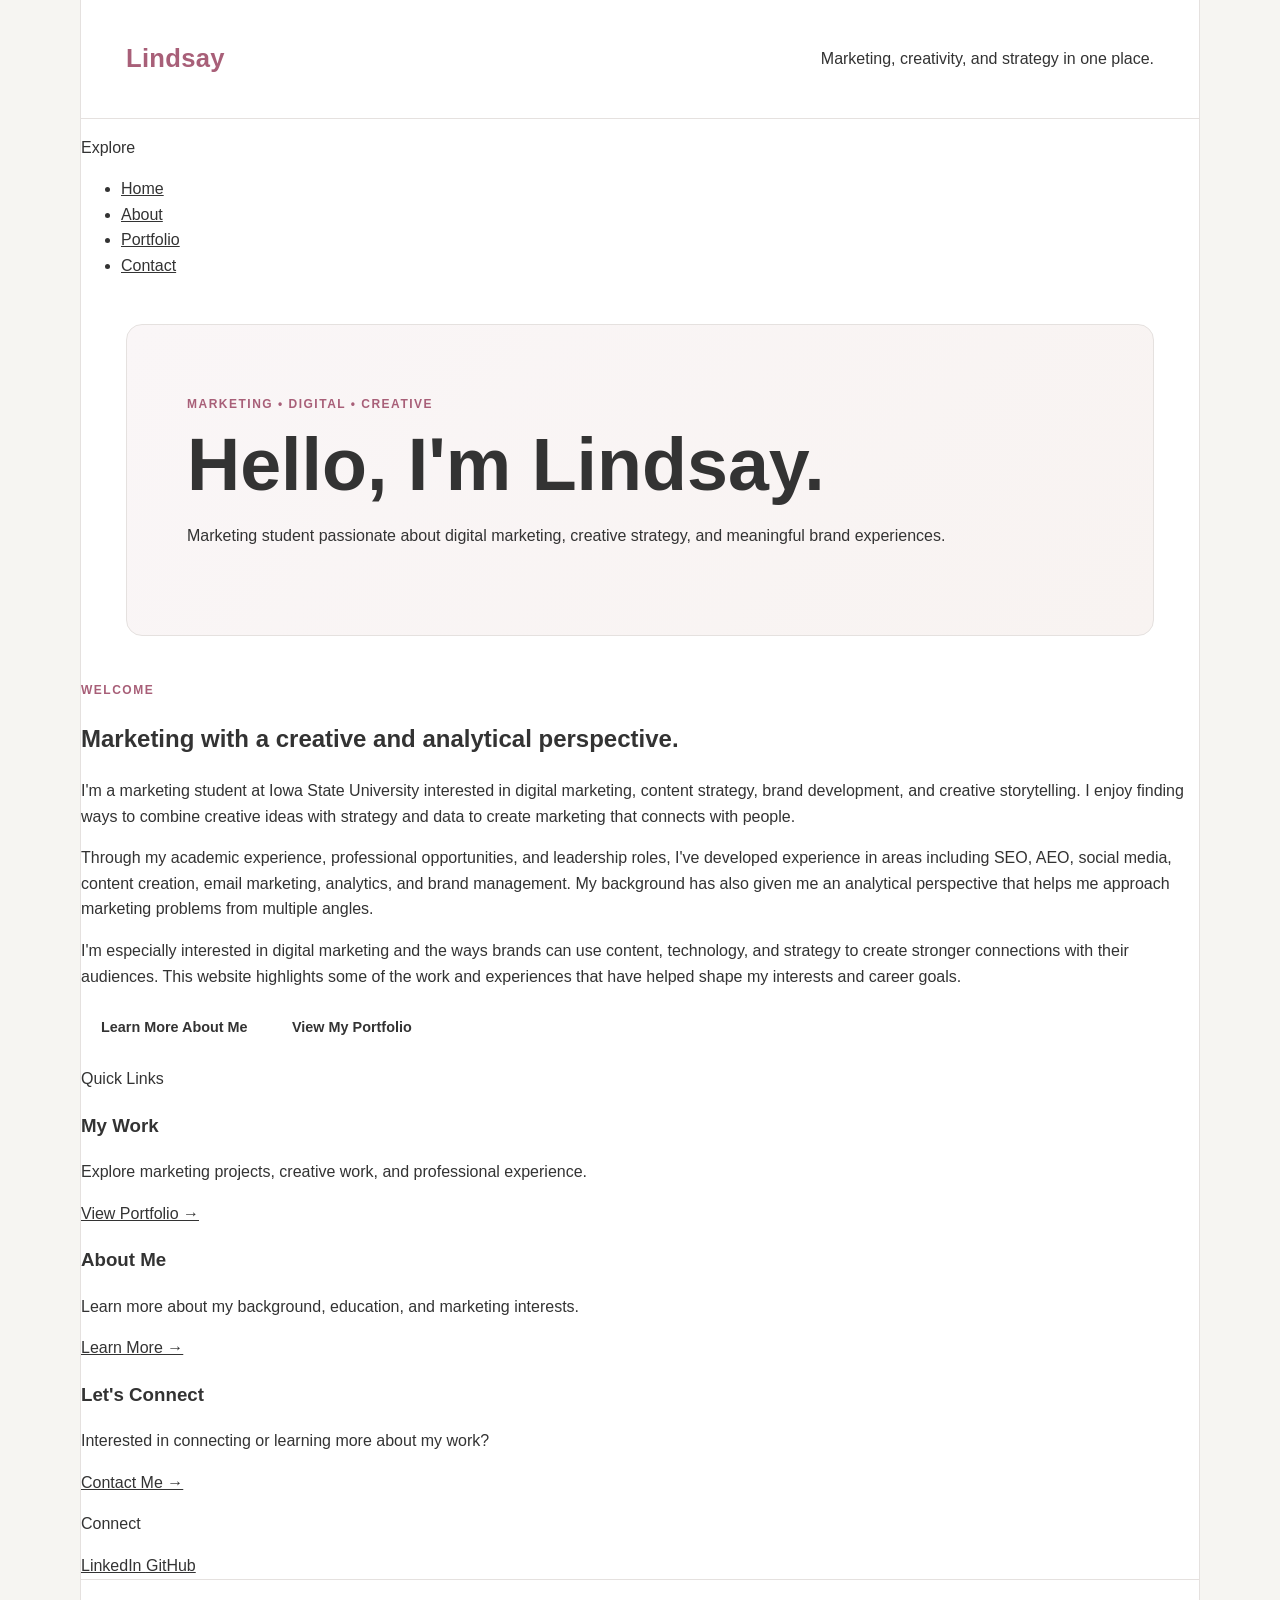
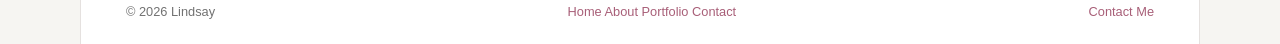
==== commit 05e22c27: "Update index.html" ====
--- a/index.html
+++ b/index.html
@@ -1,5 +1,6 @@
 <!DOCTYPE html>
 <html lang="en">
+
 <head>
     <meta charset="UTF-8">
     <meta name="viewport" content="width=device-width, initial-scale=1.0">
@@ -9,195 +10,335 @@
     <link rel="stylesheet" href="styles.css">
 </head>
 
+
 <body>
 
     <div class="site-wrapper">
 
-        <!-- HEADER -->
+        <!-- =========================
+             HEADER
+        ========================== -->
+
         <header class="site-header">
 
             <div class="header-top">
 
+                <!-- LOGO -->
                 <a href="index.html" class="logo">
                     Lindsay
                 </a>
 
-                <p class="header-description">
-                    Marketing, creativity, and strategy in one place.
+
+                <!-- INFORMATIONAL AREA -->
+                <div class="header-info">
+
+                    <p>
+                        Marketing, creativity, and strategy in one place.
+                    </p>
+
+                </div>
+
+            </div>
+
+
+            <!-- PRIMARY NAVIGATION -->
+            <div id="navigation"></div>
+
+
+        </header>
+
+
+
+        <!-- =========================
+             WEBSITE BODY
+        ========================== -->
+
+        <div class="website-layout">
+
+
+            <!-- LEFT NAVIGATION -->
+            <aside class="left-sidebar">
+
+                <p class="sidebar-title">
+                    Explore
                 </p>
 
+                <ul class="sidebar-nav">
+
+                    <li>
+                        <a href="index.html">
+                            Home
+                        </a>
+                    </li>
+
+                    <li>
+                        <a href="about.html">
+                            About
+                        </a>
+                    </li>
+
+                    <li>
+                        <a href="portfolio.html">
+                            Portfolio
+                        </a>
+                    </li>
+
+                    <li>
+                        <a href="contact.html">
+                            Contact
+                        </a>
+                    </li>
+
+                </ul>
+
+            </aside>
+
+
+
+            <!-- =========================
+                 MAIN CONTENT
+            ========================== -->
+
+            <main class="main-content">
+
+
+                <!-- HERO IMAGE -->
+                <section class="hero">
+
+                    <div class="hero-overlay">
+
+                        <p class="eyebrow">
+                            MARKETING • DIGITAL • CREATIVE
+                        </p>
+
+                        <h1>
+                            Hello, I'm Lindsay.
+                        </h1>
+
+                        <p>
+                            Marketing student passionate about digital
+                            marketing, creative strategy, and meaningful
+                            brand experiences.
+                        </p>
+
+                    </div>
+
+                </section>
+
+
+
+                <!-- MAIN CONTENT AREA -->
+
+                <section class="content-section">
+
+                    <p class="eyebrow">
+                        WELCOME
+                    </p>
+
+                    <h2>
+                        Marketing with a creative and analytical perspective.
+                    </h2>
+
+
+                    <p>
+                        I'm a marketing student at Iowa State University
+                        interested in digital marketing, content strategy,
+                        brand development, and creative storytelling. I enjoy
+                        finding ways to combine creative ideas with strategy
+                        and data to create marketing that connects with people.
+                    </p>
+
+
+                    <p>
+                        Through my academic experience, professional
+                        opportunities, and leadership roles, I've developed
+                        experience in areas including SEO, AEO, social media,
+                        content creation, email marketing, analytics, and
+                        brand management. My background has also given me an
+                        analytical perspective that helps me approach
+                        marketing problems from multiple angles.
+                    </p>
+
+
+                    <p>
+                        I'm especially interested in digital marketing and
+                        the ways brands can use content, technology, and
+                        strategy to create stronger connections with their
+                        audiences. This website highlights some of the work
+                        and experiences that have helped shape my interests
+                        and career goals.
+                    </p>
+
+
+                    <div class="content-buttons">
+
+                        <a href="about.html" class="button">
+                            Learn More About Me
+                        </a>
+
+                        <a href="portfolio.html" class="button button-outline">
+                            View My Portfolio
+                        </a>
+
+                    </div>
+
+                </section>
+
+
+            </main>
+
+
+
+            <!-- =========================
+                 RIGHT STICKY CONTENT
+            ========================== -->
+
+            <aside class="right-sidebar">
+
+                <div class="sticky-content">
+
+                    <p class="sidebar-title">
+                        Quick Links
+                    </p>
+
+
+                    <div class="side-card">
+
+                        <h3>
+                            My Work
+                        </h3>
+
+                        <p>
+                            Explore marketing projects, creative work,
+                            and professional experience.
+                        </p>
+
+                        <a href="portfolio.html">
+                            View Portfolio →
+                        </a>
+
+                    </div>
+
+
+                    <div class="side-card">
+
+                        <h3>
+                            About Me
+                        </h3>
+
+                        <p>
+                            Learn more about my background, education,
+                            and marketing interests.
+                        </p>
+
+                        <a href="about.html">
+                            Learn More →
+                        </a>
+
+                    </div>
+
+
+                    <div class="side-card">
+
+                        <h3>
+                            Let's Connect
+                        </h3>
+
+                        <p>
+                            Interested in connecting or learning more
+                            about my work?
+                        </p>
+
+                        <a href="contact.html">
+                            Contact Me →
+                        </a>
+
+                    </div>
+
+
+                    <!-- SOCIAL LINKS -->
+
+                    <div class="social-links">
+
+                        <p class="sidebar-title">
+                            Connect
+                        </p>
+
+                        <a href="#" target="_blank">
+                            LinkedIn
+                        </a>
+
+                        <a href="#" target="_blank">
+                            GitHub
+                        </a>
+
+                    </div>
+
+                </div>
+
+            </aside>
+
+
+        </div>
+
+
+
+        <!-- =========================
+             FOOTER
+        ========================== -->
+
+        <footer class="site-footer">
+
+            <div>
+
+                <p>
+                    © 2026 Lindsay
+                </p>
+
             </div>
 
-            <!-- Navigation is added by nav.js -->
-            <div id="navigation"></div>
-
-        </header>
-
-
-        <!-- MAIN CONTENT -->
-        <main>
-
-            <!-- HERO -->
-            <section class="hero">
-
-                <div class="hero-content">
-
-                    <p class="eyebrow">
-                        MARKETING • CREATIVE • DIGITAL
-                    </p>
-
-                    <h1>
-                        Hello, I'm <span>Lindsay.</span>
-                    </h1>
-
-                    <p class="hero-text">
-                        I'm a marketing student interested in digital marketing,
-                        content strategy, brand development, and creative storytelling.
-                    </p>
-
-                    <div class="hero-buttons">
-
-                        <a href="about.html" class="button button-primary">
-                            About Me
-                        </a>
-
-                        <a href="portfolio.html" class="button button-secondary">
-                            View My Portfolio
-                        </a>
-
-                    </div>
-
-                </div>
-
-            </section>
-
-
-            <!-- INTRODUCTION -->
-            <section class="intro-section">
-
-                <div class="section-heading">
-
-                    <p class="eyebrow">
-                        A LITTLE ABOUT MY WORK
-                    </p>
-
-                    <h2>
-                        Creative ideas backed by an analytical mindset.
-                    </h2>
-
-                </div>
-
-                <div class="intro-content">
-
-                    <p>
-                        I'm a marketing student at Iowa State University with
-                        an interest in digital marketing, brand strategy,
-                        content creation, and finding creative ways to connect
-                        ideas with people.
-                    </p>
-
-                    <p>
-                        My background has also given me an analytical perspective,
-                        allowing me to approach marketing projects with both
-                        creativity and problem-solving in mind.
-                    </p>
-
-                </div>
-
-            </section>
-
-
-            <!-- THREE FEATURE CARDS -->
-            <section class="card-section">
-
-                <article class="card">
-
-                    <div class="card-number">
-                        01
-                    </div>
-
-                    <h3>
-                        Digital Marketing
-                    </h3>
-
-                    <p>
-                        SEO, AEO, content strategy, email marketing,
-                        analytics, and digital campaigns.
-                    </p>
-
-                    <a href="portfolio.html" class="card-link">
-                        Explore my work →
-                    </a>
-
-                </article>
-
-
-                <article class="card">
-
-                    <div class="card-number">
-                        02
-                    </div>
-
-                    <h3>
-                        Creative Work
-                    </h3>
-
-                    <p>
-                        Social media, visual storytelling, content creation,
-                        design, and brand development.
-                    </p>
-
-                    <a href="portfolio.html" class="card-link">
-                        See my projects →
-                    </a>
-
-                </article>
-
-
-                <article class="card">
-
-                    <div class="card-number">
-                        03
-                    </div>
-
-                    <h3>
-                        Experience
-                    </h3>
-
-                    <p>
-                        Explore my professional experience, leadership,
-                        projects, and marketing background.
-                    </p>
-
-                    <a href="about.html" class="card-link">
-                        Learn more →
-                    </a>
-
-                </article>
-
-            </section>
-
-        </main>
-
-
-        <!-- FOOTER -->
-        <footer class="site-footer">
-
-            <p>
-                © 2026 Lindsay
-            </p>
-
-            <a href="contact.html">
-                Get in touch →
-            </a>
+
+            <div class="footer-links">
+
+                <a href="index.html">
+                    Home
+                </a>
+
+                <a href="about.html">
+                    About
+                </a>
+
+                <a href="portfolio.html">
+                    Portfolio
+                </a>
+
+                <a href="contact.html">
+                    Contact
+                </a>
+
+            </div>
+
+
+            <div>
+
+                <a href="contact.html">
+                    Contact Me
+                </a>
+
+            </div>
 
         </footer>
 
+
     </div>
 
 
-    <!-- Navigation JavaScript -->
+
+    <!-- NAVIGATION JAVASCRIPT -->
+
     <script src="nav.js"></script>
 
+
 </body>
+
 </html>
--- a/styles.css
+++ b/styles.css
@@ -0,0 +1,446 @@
+/* =========================
+   COLOR VARIABLES
+========================= */
+
+:root {
+    --background: #f6f5f2;
+    --surface: #ffffff;
+    --soft-pink: #f8e8ee;
+    --light-pink: #e8b8c8;
+    --pink: #c77f99;
+    --dark-pink: #a85f78;
+
+    --text: #333333;
+    --muted: #727272;
+    --border: #e5e1df;
+}
+
+
+/* =========================
+   GENERAL
+========================= */
+
+* {
+    box-sizing: border-box;
+}
+
+html {
+    scroll-behavior: smooth;
+}
+
+body {
+    margin: 0;
+    font-family: Arial, Helvetica, sans-serif;
+    color: var(--text);
+    background: var(--background);
+    line-height: 1.6;
+}
+
+a {
+    color: inherit;
+}
+
+.site-wrapper {
+    width: min(1120px, 92vw);
+    min-height: 100vh;
+    margin: 0 auto;
+    background: var(--surface);
+    border-left: 1px solid var(--border);
+    border-right: 1px solid var(--border);
+}
+
+
+/* =========================
+   HEADER
+========================= */
+
+.site-header {
+    border-bottom: 1px solid var(--border);
+}
+
+.header-top {
+    display: flex;
+    align-items: center;
+    justify-content: space-between;
+    padding: 30px 45px;
+}
+
+.logo {
+    color: var(--dark-pink);
+    text-decoration: none;
+    font-size: 1.6rem;
+    font-weight: 700;
+    letter-spacing: 0.3px;
+}
+
+.header-description {
+    margin: 0;
+    color: var(--muted);
+    font-size: 0.88rem;
+}
+
+
+/* =========================
+   PRIMARY NAVIGATION
+========================= */
+
+.primary-nav {
+    border-top: 1px solid var(--border);
+    background: var(--surface);
+}
+
+.nav-list {
+    display: flex;
+    justify-content: center;
+    align-items: center;
+
+    gap: 6px;
+
+    list-style: none;
+    padding: 0;
+    margin: 0;
+}
+
+.nav-list li {
+    margin: 0;
+}
+
+.nav-list a {
+    display: block;
+
+    padding: 14px 24px;
+
+    color: var(--text);
+    text-decoration: none;
+
+    font-size: 0.9rem;
+    font-weight: 500;
+
+    border-bottom: 2px solid transparent;
+
+    transition:
+        color 0.2s ease,
+        background 0.2s ease,
+        border-color 0.2s ease;
+}
+
+.nav-list a:hover {
+    color: var(--dark-pink);
+    background: var(--soft-pink);
+}
+
+.nav-list a.active {
+    color: var(--dark-pink);
+    border-bottom-color: var(--pink);
+}
+
+
+/* =========================
+   HERO
+========================= */
+
+.hero {
+    margin: 45px;
+    padding: 70px 60px;
+
+    background:
+        linear-gradient(
+            135deg,
+            #faf6f7 0%,
+            #f8f3f1 100%
+        );
+
+    border: 1px solid var(--border);
+    border-radius: 16px;
+}
+
+.hero-content {
+    max-width: 700px;
+}
+
+.eyebrow {
+    margin: 0 0 12px;
+
+    color: var(--dark-pink);
+
+    font-size: 0.75rem;
+    font-weight: 700;
+
+    letter-spacing: 1.5px;
+}
+
+.hero h1 {
+    margin: 0 0 20px;
+
+    font-size: clamp(2.7rem, 6vw, 4.6rem);
+
+    line-height: 1.05;
+}
+
+.hero h1 span {
+    color: var(--dark-pink);
+}
+
+.hero-text {
+    max-width: 620px;
+
+    margin: 0 0 30px;
+
+    color: var(--muted);
+
+    font-size: 1.05rem;
+}
+
+
+/* =========================
+   BUTTONS
+========================= */
+
+.hero-buttons {
+    display: flex;
+    flex-wrap: wrap;
+    gap: 12px;
+}
+
+.button {
+    display: inline-block;
+
+    padding: 11px 20px;
+
+    border-radius: 7px;
+
+    text-decoration: none;
+
+    font-size: 0.9rem;
+    font-weight: 600;
+
+    transition: 0.2s ease;
+}
+
+.button-primary {
+    color: white;
+    background: var(--dark-pink);
+}
+
+.button-primary:hover {
+    background: #914e68;
+    transform: translateY(-2px);
+}
+
+.button-secondary {
+    color: var(--dark-pink);
+    background: white;
+
+    border: 1px solid var(--light-pink);
+}
+
+.button-secondary:hover {
+    background: var(--soft-pink);
+    transform: translateY(-2px);
+}
+
+
+/* =========================
+   INTRO SECTION
+========================= */
+
+.intro-section {
+    display: grid;
+
+    grid-template-columns: 1fr 1fr;
+
+    gap: 60px;
+
+    padding: 20px 45px 55px;
+}
+
+.section-heading h2 {
+    margin: 0;
+
+    font-size: 1.8rem;
+    line-height: 1.3;
+}
+
+.intro-content p {
+    margin-top: 0;
+    margin-bottom: 18px;
+
+    color: var(--muted);
+}
+
+
+/* =========================
+   CARDS
+========================= */
+
+.card-section {
+    display: grid;
+
+    grid-template-columns: repeat(3, 1fr);
+
+    gap: 18px;
+
+    padding: 0 45px 65px;
+}
+
+.card {
+    padding: 28px;
+
+    background: var(--surface);
+
+    border: 1px solid var(--border);
+    border-radius: 12px;
+
+    transition:
+        transform 0.2s ease,
+        border-color 0.2s ease,
+        box-shadow 0.2s ease;
+}
+
+.card:hover {
+    transform: translateY(-4px);
+
+    border-color: var(--light-pink);
+
+    box-shadow: 0 8px 25px rgba(0, 0, 0, 0.05);
+}
+
+.card-number {
+    margin-bottom: 18px;
+
+    color: var(--pink);
+
+    font-size: 0.75rem;
+    font-weight: 700;
+
+    letter-spacing: 1px;
+}
+
+.card h3 {
+    margin: 0 0 10px;
+
+    font-size: 1.1rem;
+}
+
+.card p {
+    margin: 0 0 18px;
+
+    color: var(--muted);
+
+    font-size: 0.9rem;
+}
+
+.card-link {
+    color: var(--dark-pink);
+
+    text-decoration: none;
+
+    font-size: 0.85rem;
+    font-weight: 600;
+}
+
+.card-link:hover {
+    text-decoration: underline;
+}
+
+
+/* =========================
+   FOOTER
+========================= */
+
+.site-footer {
+    display: flex;
+
+    justify-content: space-between;
+    align-items: center;
+
+    padding: 22px 45px;
+
+    border-top: 1px solid var(--border);
+
+    color: var(--muted);
+
+    font-size: 0.8rem;
+}
+
+.site-footer p {
+    margin: 0;
+}
+
+.site-footer a {
+    color: var(--dark-pink);
+    text-decoration: none;
+}
+
+.site-footer a:hover {
+    text-decoration: underline;
+}
+
+
+/* =========================
+   MOBILE
+========================= */
+
+@media (max-width: 800px) {
+
+    .header-top {
+        flex-direction: column;
+        align-items: flex-start;
+
+        gap: 10px;
+
+        padding: 25px;
+    }
+
+    .nav-list {
+        flex-wrap: wrap;
+    }
+
+    .nav-list a {
+        padding: 11px 14px;
+    }
+
+    .hero {
+        margin: 25px;
+        padding: 45px 30px;
+    }
+
+    .intro-section {
+        grid-template-columns: 1fr;
+
+        gap: 25px;
+
+        padding: 10px 25px 45px;
+    }
+
+    .card-section {
+        grid-template-columns: 1fr;
+
+        padding: 0 25px 45px;
+    }
+
+    .site-footer {
+        padding: 20px 25px;
+    }
+}
+
+
+@media (max-width: 500px) {
+
+    .hero h1 {
+        font-size: 2.5rem;
+    }
+
+    .hero-buttons {
+        flex-direction: column;
+    }
+
+    .button {
+        text-align: center;
+    }
+
+    .site-footer {
+        flex-direction: column;
+        gap: 8px;
+    }
+}
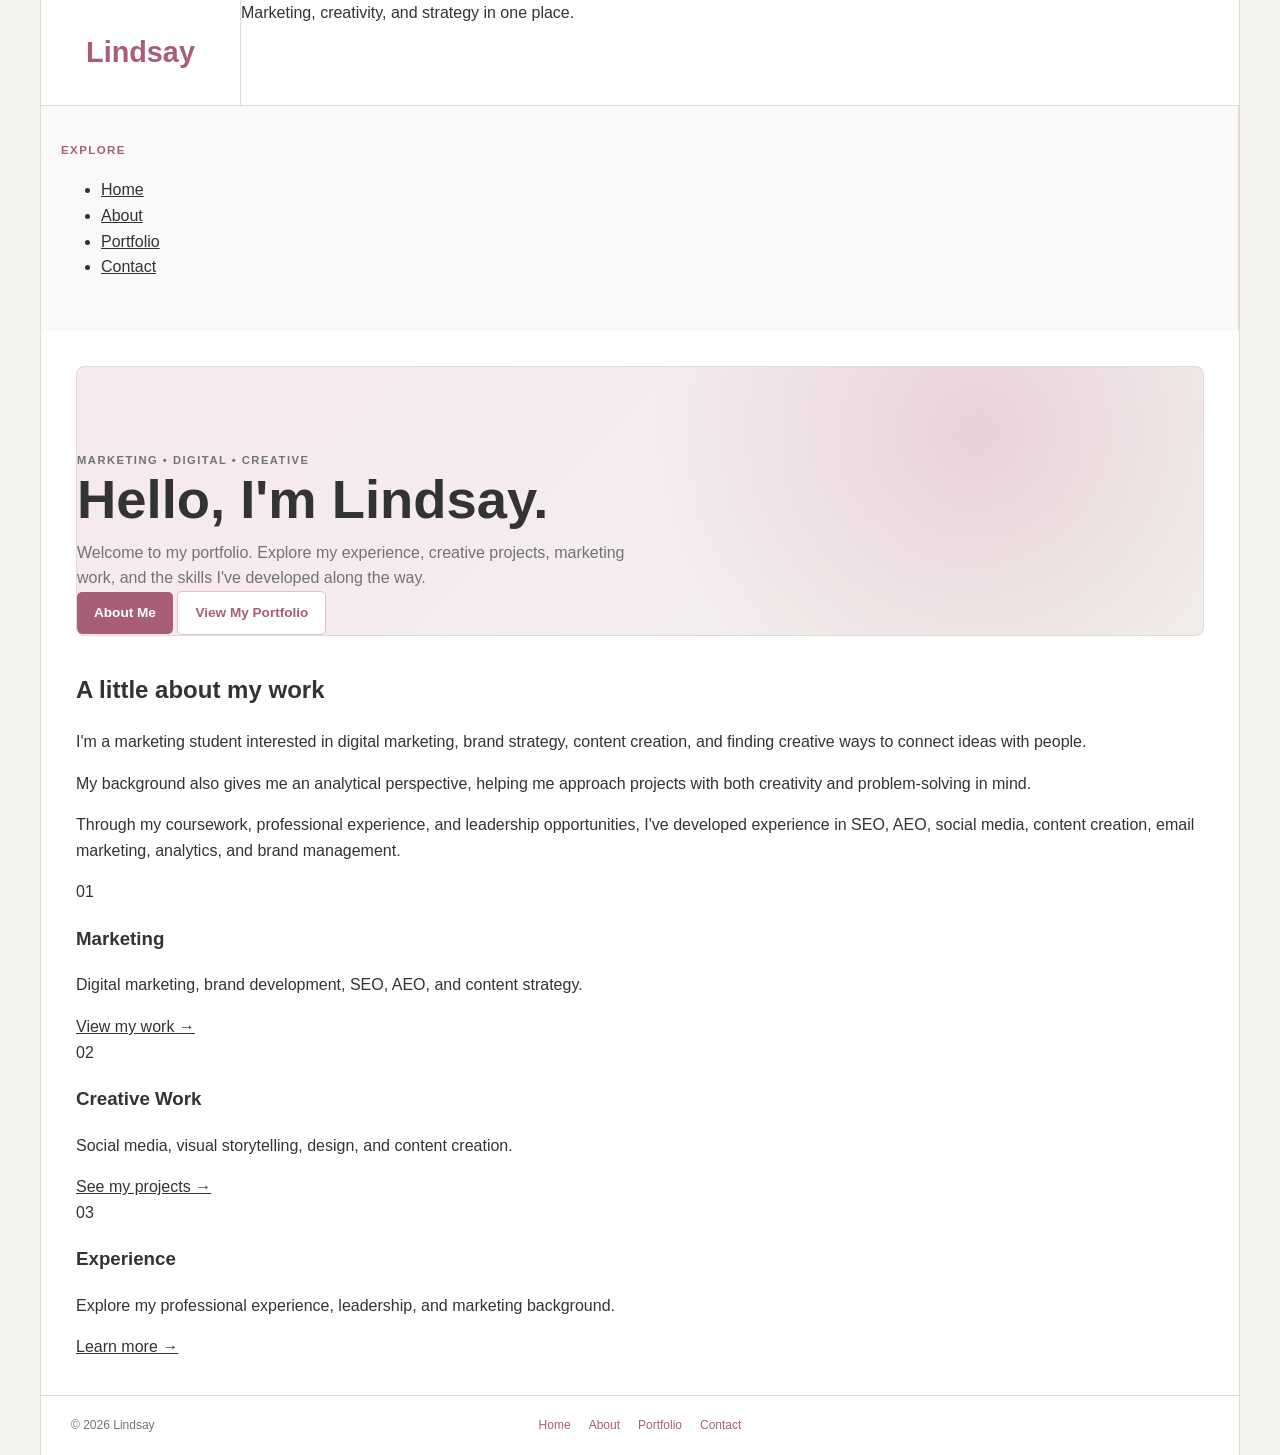
==== commit d60e96a0: "Update index.html" ====
--- a/index.html
+++ b/index.html
@@ -15,55 +15,46 @@
 
     <div class="site-wrapper">
 
-        <!-- =========================
-             HEADER
-        ========================== -->
-
+        <!-- HEADER -->
         <header class="site-header">
 
             <div class="header-top">
 
-                <!-- LOGO -->
+                <!-- Logo -->
                 <a href="index.html" class="logo">
                     Lindsay
                 </a>
 
-
-                <!-- INFORMATIONAL AREA -->
-                <div class="header-info">
-
-                    <p>
-                        Marketing, creativity, and strategy in one place.
-                    </p>
-
+                <!-- Short introduction -->
+                <div class="header-description">
+                    Marketing, creativity, and strategy in one place.
                 </div>
 
             </div>
 
 
             <!-- PRIMARY NAVIGATION -->
+            <!-- nav.js will create the navigation here -->
             <div id="navigation"></div>
 
-
         </header>
 
 
 
-        <!-- =========================
-             WEBSITE BODY
-        ========================== -->
-
-        <div class="website-layout">
-
-
-            <!-- LEFT NAVIGATION -->
+        <!-- MAIN WEBSITE CONTENT -->
+
+        <div class="content-grid">
+
+
+            <!-- LEFT SIDEBAR -->
+
             <aside class="left-sidebar">
 
-                <p class="sidebar-title">
+                <div class="sidebar-title">
                     Explore
-                </p>
-
-                <ul class="sidebar-nav">
+                </div>
+
+                <ul class="sidebar-links">
 
                     <li>
                         <a href="index.html">
@@ -95,90 +86,155 @@
 
 
 
-            <!-- =========================
-                 MAIN CONTENT
-            ========================== -->
+            <!-- MAIN CONTENT -->
 
             <main class="main-content">
 
 
-                <!-- HERO IMAGE -->
+                <!-- HERO -->
+
                 <section class="hero">
 
-                    <div class="hero-overlay">
+                    <div class="hero-content">
 
                         <p class="eyebrow">
                             MARKETING • DIGITAL • CREATIVE
                         </p>
 
                         <h1>
-                            Hello, I'm Lindsay.
+                            Hello, I'm <span>Lindsay.</span>
                         </h1>
 
                         <p>
-                            Marketing student passionate about digital
-                            marketing, creative strategy, and meaningful
-                            brand experiences.
+                            Welcome to my portfolio. Explore my experience,
+                            creative projects, marketing work, and the skills
+                            I've developed along the way.
                         </p>
 
+
+                        <div class="hero-buttons">
+
+                            <a href="about.html" class="button">
+                                About Me
+                            </a>
+
+                            <a href="portfolio.html" class="button button-outline">
+                                View My Portfolio
+                            </a>
+
+                        </div>
+
                     </div>
 
                 </section>
 
 
 
-                <!-- MAIN CONTENT AREA -->
-
-                <section class="content-section">
-
-                    <p class="eyebrow">
-                        WELCOME
+                <!-- ABOUT THE WEBSITE -->
+
+                <section>
+
+                    <h2 class="content-title">
+                        A little about my work
+                    </h2>
+
+
+                    <p>
+                        I'm a marketing student interested in
+                        <span class="keyword">digital marketing</span>,
+                        brand strategy, content creation, and finding creative
+                        ways to connect ideas with people.
                     </p>
 
-                    <h2>
-                        Marketing with a creative and analytical perspective.
-                    </h2>
-
 
                     <p>
-                        I'm a marketing student at Iowa State University
-                        interested in digital marketing, content strategy,
-                        brand development, and creative storytelling. I enjoy
-                        finding ways to combine creative ideas with strategy
-                        and data to create marketing that connects with people.
+                        My background also gives me an analytical perspective,
+                        helping me approach projects with both creativity
+                        and problem-solving in mind.
                     </p>
 
 
                     <p>
-                        Through my academic experience, professional
-                        opportunities, and leadership roles, I've developed
-                        experience in areas including SEO, AEO, social media,
-                        content creation, email marketing, analytics, and
-                        brand management. My background has also given me an
-                        analytical perspective that helps me approach
-                        marketing problems from multiple angles.
+                        Through my coursework, professional experience, and
+                        leadership opportunities, I've developed experience
+                        in SEO, AEO, social media, content creation, email
+                        marketing, analytics, and brand management.
                     </p>
 
 
-                    <p>
-                        I'm especially interested in digital marketing and
-                        the ways brands can use content, technology, and
-                        strategy to create stronger connections with their
-                        audiences. This website highlights some of the work
-                        and experiences that have helped shape my interests
-                        and career goals.
-                    </p>
-
-
-                    <div class="content-buttons">
-
-                        <a href="about.html" class="button">
-                            Learn More About Me
-                        </a>
-
-                        <a href="portfolio.html" class="button button-outline">
-                            View My Portfolio
-                        </a>
+
+                    <!-- THREE CARDS -->
+
+                    <div class="card-grid">
+
+
+                        <article class="card">
+
+                            <div class="card-number">
+                                01
+                            </div>
+
+                            <h3>
+                                Marketing
+                            </h3>
+
+                            <p>
+                                Digital marketing, brand development,
+                                SEO, AEO, and content strategy.
+                            </p>
+
+                            <a href="portfolio.html" class="card-link">
+                                View my work →
+                            </a>
+
+                        </article>
+
+
+
+                        <article class="card">
+
+                            <div class="card-number">
+                                02
+                            </div>
+
+                            <h3>
+                                Creative Work
+                            </h3>
+
+                            <p>
+                                Social media, visual storytelling,
+                                design, and content creation.
+                            </p>
+
+                            <a href="portfolio.html" class="card-link">
+                                See my projects →
+                            </a>
+
+                        </article>
+
+
+
+                        <article class="card">
+
+                            <div class="card-number">
+                                03
+                            </div>
+
+                            <h3>
+                                Experience
+                            </h3>
+
+                            <p>
+                                Explore my professional experience,
+                                leadership, and marketing background.
+                            </p>
+
+                            <a href="about.html" class="card-link">
+                                Learn more →
+                            </a>
+
+                        </article>
+
 
                     </div>
 
@@ -187,116 +243,17 @@
 
             </main>
 
-
-
-            <!-- =========================
-                 RIGHT STICKY CONTENT
-            ========================== -->
-
-            <aside class="right-sidebar">
-
-                <div class="sticky-content">
-
-                    <p class="sidebar-title">
-                        Quick Links
-                    </p>
-
-
-                    <div class="side-card">
-
-                        <h3>
-                            My Work
-                        </h3>
-
-                        <p>
-                            Explore marketing projects, creative work,
-                            and professional experience.
-                        </p>
-
-                        <a href="portfolio.html">
-                            View Portfolio →
-                        </a>
-
-                    </div>
-
-
-                    <div class="side-card">
-
-                        <h3>
-                            About Me
-                        </h3>
-
-                        <p>
-                            Learn more about my background, education,
-                            and marketing interests.
-                        </p>
-
-                        <a href="about.html">
-                            Learn More →
-                        </a>
-
-                    </div>
-
-
-                    <div class="side-card">
-
-                        <h3>
-                            Let's Connect
-                        </h3>
-
-                        <p>
-                            Interested in connecting or learning more
-                            about my work?
-                        </p>
-
-                        <a href="contact.html">
-                            Contact Me →
-                        </a>
-
-                    </div>
-
-
-                    <!-- SOCIAL LINKS -->
-
-                    <div class="social-links">
-
-                        <p class="sidebar-title">
-                            Connect
-                        </p>
-
-                        <a href="#" target="_blank">
-                            LinkedIn
-                        </a>
-
-                        <a href="#" target="_blank">
-                            GitHub
-                        </a>
-
-                    </div>
-
-                </div>
-
-            </aside>
-
-
         </div>
 
 
 
-        <!-- =========================
-             FOOTER
-        ========================== -->
+        <!-- FOOTER -->
 
         <footer class="site-footer">
 
-            <div>
-
-                <p>
-                    © 2026 Lindsay
-                </p>
-
-            </div>
-
+            <p>
+                © 2026 Lindsay
+            </p>
 
             <div class="footer-links">
 
@@ -318,15 +275,6 @@
 
             </div>
 
-
-            <div>
-
-                <a href="contact.html">
-                    Contact Me
-                </a>
-
-            </div>
-
         </footer>
 
 
@@ -334,11 +282,10 @@
 
 
 
-    <!-- NAVIGATION JAVASCRIPT -->
+    <!-- JAVASCRIPT NAVIGATION -->
 
     <script src="nav.js"></script>
 
-
 </body>
 
 </html>
--- a/styles.css
+++ b/styles.css
@@ -1,446 +1,876 @@
-/* =========================
+/* =========================================
    COLOR VARIABLES
-========================= */
+========================================= */
 
 :root {
-    --background: #f6f5f2;
-    --surface: #ffffff;
-    --soft-pink: #f8e8ee;
-    --light-pink: #e8b8c8;
+
+    --background: #f4f3f0;
+
+    --white: #ffffff;
+
+    --soft-pink: #f7e8ed;
+
+    --light-pink: #e8bdca;
+
     --pink: #c77f99;
-    --dark-pink: #a85f78;
+
+    --dark-pink: #a85e78;
 
     --text: #333333;
-    --muted: #727272;
-    --border: #e5e1df;
-}
-
-
-/* =========================
+
+    --muted: #737373;
+
+    --border: #dedbd8;
+
+}
+
+
+/* =========================================
    GENERAL
-========================= */
+========================================= */
 
 * {
     box-sizing: border-box;
 }
 
+
 html {
     scroll-behavior: smooth;
 }
 
+
 body {
+
     margin: 0;
-    font-family: Arial, Helvetica, sans-serif;
+
+    font-family:
+        Arial,
+        Helvetica,
+        sans-serif;
+
     color: var(--text);
+
     background: var(--background);
+
     line-height: 1.6;
-}
+
+}
+
 
 a {
     color: inherit;
 }
 
+
 .site-wrapper {
-    width: min(1120px, 92vw);
+
+    width: min(1200px, 94vw);
+
     min-height: 100vh;
+
     margin: 0 auto;
-    background: var(--surface);
+
+    background: var(--white);
+
     border-left: 1px solid var(--border);
+
     border-right: 1px solid var(--border);
-}
-
-
-/* =========================
+
+}
+
+
+
+/* =========================================
    HEADER
-========================= */
+========================================= */
 
 .site-header {
+
     border-bottom: 1px solid var(--border);
-}
+
+}
+
 
 .header-top {
+
+    display: grid;
+
+    grid-template-columns: 200px 1fr;
+
+    min-height: 105px;
+
+}
+
+
+.logo {
+
     display: flex;
+
     align-items: center;
-    justify-content: space-between;
-    padding: 30px 45px;
-}
-
-.logo {
-    color: var(--dark-pink);
+
+    justify-content: center;
+
+    padding: 20px;
+
+    color: var(--dark-pink);
+
     text-decoration: none;
-    font-size: 1.6rem;
+
+    font-size: 1.8rem;
+
     font-weight: 700;
-    letter-spacing: 0.3px;
-}
-
-.header-description {
+
+    border-right: 1px solid var(--border);
+
+}
+
+
+.header-info {
+
+    display: flex;
+
+    align-items: center;
+
+    padding: 25px 35px;
+
+}
+
+
+.header-info p {
+
+    max-width: 650px;
+
     margin: 0;
+
     color: var(--muted);
-    font-size: 0.88rem;
-}
-
-
-/* =========================
+
+    font-size: 0.9rem;
+
+}
+
+
+
+/* =========================================
    PRIMARY NAVIGATION
-========================= */
+========================================= */
 
 .primary-nav {
+
     border-top: 1px solid var(--border);
-    background: var(--surface);
-}
+
+    background: var(--white);
+
+}
+
 
 .nav-list {
+
     display: flex;
+
     justify-content: center;
+
     align-items: center;
 
-    gap: 6px;
+    gap: 0;
 
     list-style: none;
+
+    margin: 0;
+
     padding: 0;
-    margin: 0;
-}
+
+}
+
 
 .nav-list li {
     margin: 0;
 }
 
+
 .nav-list a {
+
     display: block;
 
-    padding: 14px 24px;
+    padding: 12px 30px;
 
     color: var(--text);
+
     text-decoration: none;
 
     font-size: 0.9rem;
-    font-weight: 500;
-
-    border-bottom: 2px solid transparent;
-
-    transition:
-        color 0.2s ease,
-        background 0.2s ease,
-        border-color 0.2s ease;
-}
+
+    border-left: 1px solid transparent;
+
+    border-right: 1px solid transparent;
+
+    transition: 0.2s ease;
+
+}
+
 
 .nav-list a:hover {
-    color: var(--dark-pink);
+
+    color: var(--dark-pink);
+
     background: var(--soft-pink);
-}
+
+}
+
 
 .nav-list a.active {
-    color: var(--dark-pink);
-    border-bottom-color: var(--pink);
-}
-
-
-/* =========================
+
+    color: var(--dark-pink);
+
+    background: var(--soft-pink);
+
+}
+
+
+
+/* =========================================
+   MAIN THREE-COLUMN LAYOUT
+========================================= */
+
+.website-layout {
+
+    display: grid;
+
+    grid-template-columns:
+        180px
+        minmax(0, 1fr)
+        210px;
+
+    min-height: 650px;
+
+}
+
+
+
+/* =========================================
+   LEFT SIDEBAR
+========================================= */
+
+.left-sidebar {
+
+    padding: 35px 20px;
+
+    background: #faf9f7;
+
+    border-right: 1px solid var(--border);
+
+}
+
+
+.sidebar-title {
+
+    margin: 0 0 18px;
+
+    color: var(--dark-pink);
+
+    font-size: 0.72rem;
+
+    font-weight: 700;
+
+    text-transform: uppercase;
+
+    letter-spacing: 1.4px;
+
+}
+
+
+.sidebar-nav {
+
+    list-style: none;
+
+    padding: 0;
+
+    margin: 0;
+
+}
+
+
+.sidebar-nav li {
+
+    margin-bottom: 4px;
+
+}
+
+
+.sidebar-nav a {
+
+    display: block;
+
+    padding: 8px 10px;
+
+    color: var(--muted);
+
+    text-decoration: none;
+
+    border-radius: 5px;
+
+    font-size: 0.86rem;
+
+    transition: 0.2s ease;
+
+}
+
+
+.sidebar-nav a:hover {
+
+    color: var(--dark-pink);
+
+    background: var(--soft-pink);
+
+}
+
+
+
+/* =========================================
+   MAIN CONTENT
+========================================= */
+
+.main-content {
+
+    min-width: 0;
+
+    padding: 35px;
+
+}
+
+
+
+/* =========================================
    HERO
-========================= */
+========================================= */
 
 .hero {
-    margin: 45px;
-    padding: 70px 60px;
+
+    position: relative;
+
+    min-height: 270px;
+
+    margin-bottom: 35px;
+
+    display: flex;
+
+    align-items: flex-end;
+
+    overflow: hidden;
+
+    border-radius: 8px;
 
     background:
+
         linear-gradient(
             135deg,
-            #faf6f7 0%,
-            #f8f3f1 100%
+            #f7e9ee,
+            #f3f0ed
         );
 
     border: 1px solid var(--border);
-    border-radius: 16px;
-}
-
-.hero-content {
-    max-width: 700px;
-}
+
+}
+
+
+/*
+    This is currently a styled placeholder.
+
+    Later, you can replace the background
+    with an actual image.
+*/
+
+.hero::before {
+
+    content: "";
+
+    position: absolute;
+
+    inset: 0;
+
+    background:
+
+        radial-gradient(
+            circle at 80% 25%,
+            rgba(199, 127, 153, 0.25),
+            transparent 35%
+        );
+
+}
+
+
+.hero-overlay {
+
+    position: relative;
+
+    z-index: 1;
+
+    padding: 35px;
+
+}
+
+
+.hero h1 {
+
+    margin: 0 0 10px;
+
+    font-size: clamp(2rem, 5vw, 3.4rem);
+
+    line-height: 1.1;
+
+}
+
+
+.hero p {
+
+    max-width: 560px;
+
+    margin: 0;
+
+    color: var(--muted);
+
+}
+
+
+
+/* =========================================
+   EYEBROW
+========================================= */
 
 .eyebrow {
-    margin: 0 0 12px;
-
-    color: var(--dark-pink);
+
+    margin: 0 0 10px;
+
+    color: var(--dark-pink);
+
+    font-size: 0.7rem;
+
+    font-weight: 700;
+
+    letter-spacing: 1.5px;
+
+}
+
+
+
+/* =========================================
+   MAIN CONTENT
+========================================= */
+
+.content-section {
+
+    max-width: 720px;
+
+}
+
+
+.content-section h2 {
+
+    margin: 0 0 20px;
+
+    font-size: 1.8rem;
+
+    line-height: 1.3;
+
+}
+
+
+.content-section p {
+
+    color: var(--muted);
+
+    font-size: 0.93rem;
+
+}
+
+
+
+/* =========================================
+   BUTTONS
+========================================= */
+
+.content-buttons {
+
+    display: flex;
+
+    flex-wrap: wrap;
+
+    gap: 10px;
+
+    margin-top: 25px;
+
+}
+
+
+.button {
+
+    display: inline-block;
+
+    padding: 10px 17px;
+
+    color: white;
+
+    background: var(--dark-pink);
+
+    border-radius: 5px;
+
+    text-decoration: none;
+
+    font-size: 0.85rem;
+
+    font-weight: 600;
+
+    transition: 0.2s ease;
+
+}
+
+
+.button:hover {
+
+    background: #8f5067;
+
+    transform: translateY(-1px);
+
+}
+
+
+.button-outline {
+
+    color: var(--dark-pink);
+
+    background: white;
+
+    border: 1px solid var(--light-pink);
+
+}
+
+
+.button-outline:hover {
+
+    background: var(--soft-pink);
+
+}
+
+
+
+/* =========================================
+   RIGHT SIDEBAR
+========================================= */
+
+.right-sidebar {
+
+    padding: 35px 18px;
+
+    border-left: 1px solid var(--border);
+
+    background: #fcfbfa;
+
+}
+
+
+.sticky-content {
+
+    position: sticky;
+
+    top: 25px;
+
+}
+
+
+.side-card {
+
+    padding: 15px 0;
+
+    margin-bottom: 15px;
+
+    border-bottom: 1px solid var(--border);
+
+}
+
+
+.side-card h3 {
+
+    margin: 0 0 5px;
+
+    font-size: 0.95rem;
+
+}
+
+
+.side-card p {
+
+    margin: 0 0 8px;
+
+    color: var(--muted);
+
+    font-size: 0.78rem;
+
+    line-height: 1.5;
+
+}
+
+
+.side-card a {
+
+    color: var(--dark-pink);
+
+    text-decoration: none;
+
+    font-size: 0.76rem;
+
+    font-weight: 600;
+
+}
+
+
+.side-card a:hover {
+
+    text-decoration: underline;
+
+}
+
+
+
+/* =========================================
+   SOCIAL LINKS
+========================================= */
+
+.social-links {
+
+    margin-top: 30px;
+
+}
+
+
+.social-links a {
+
+    display: block;
+
+    margin-bottom: 8px;
+
+    color: var(--muted);
+
+    text-decoration: none;
+
+    font-size: 0.8rem;
+
+}
+
+
+.social-links a:hover {
+
+    color: var(--dark-pink);
+
+}
+
+
+
+/* =========================================
+   FOOTER
+========================================= */
+
+.site-footer {
+
+    display: grid;
+
+    grid-template-columns: 1fr auto 1fr;
+
+    align-items: center;
+
+    gap: 20px;
+
+    padding: 20px 30px;
+
+    border-top: 1px solid var(--border);
+
+    color: var(--muted);
 
     font-size: 0.75rem;
-    font-weight: 700;
-
-    letter-spacing: 1.5px;
-}
-
-.hero h1 {
-    margin: 0 0 20px;
-
-    font-size: clamp(2.7rem, 6vw, 4.6rem);
-
-    line-height: 1.05;
-}
-
-.hero h1 span {
-    color: var(--dark-pink);
-}
-
-.hero-text {
-    max-width: 620px;
-
-    margin: 0 0 30px;
-
-    color: var(--muted);
-
-    font-size: 1.05rem;
-}
-
-
-/* =========================
-   BUTTONS
-========================= */
-
-.hero-buttons {
+
+}
+
+
+.site-footer p {
+
+    margin: 0;
+
+}
+
+
+.site-footer > div:last-child {
+
+    text-align: right;
+
+}
+
+
+.site-footer a {
+
+    color: var(--dark-pink);
+
+    text-decoration: none;
+
+}
+
+
+.footer-links {
+
     display: flex;
-    flex-wrap: wrap;
-    gap: 12px;
-}
-
-.button {
-    display: inline-block;
-
-    padding: 11px 20px;
-
-    border-radius: 7px;
-
-    text-decoration: none;
-
-    font-size: 0.9rem;
-    font-weight: 600;
-
-    transition: 0.2s ease;
-}
-
-.button-primary {
-    color: white;
-    background: var(--dark-pink);
-}
-
-.button-primary:hover {
-    background: #914e68;
-    transform: translateY(-2px);
-}
-
-.button-secondary {
-    color: var(--dark-pink);
-    background: white;
-
-    border: 1px solid var(--light-pink);
-}
-
-.button-secondary:hover {
-    background: var(--soft-pink);
-    transform: translateY(-2px);
-}
-
-
-/* =========================
-   INTRO SECTION
-========================= */
-
-.intro-section {
-    display: grid;
-
-    grid-template-columns: 1fr 1fr;
-
-    gap: 60px;
-
-    padding: 20px 45px 55px;
-}
-
-.section-heading h2 {
-    margin: 0;
-
-    font-size: 1.8rem;
-    line-height: 1.3;
-}
-
-.intro-content p {
-    margin-top: 0;
-    margin-bottom: 18px;
-
-    color: var(--muted);
-}
-
-
-/* =========================
-   CARDS
-========================= */
-
-.card-section {
-    display: grid;
-
-    grid-template-columns: repeat(3, 1fr);
 
     gap: 18px;
 
-    padding: 0 45px 65px;
-}
-
-.card {
-    padding: 28px;
-
-    background: var(--surface);
-
-    border: 1px solid var(--border);
-    border-radius: 12px;
-
-    transition:
-        transform 0.2s ease,
-        border-color 0.2s ease,
-        box-shadow 0.2s ease;
-}
-
-.card:hover {
-    transform: translateY(-4px);
-
-    border-color: var(--light-pink);
-
-    box-shadow: 0 8px 25px rgba(0, 0, 0, 0.05);
-}
-
-.card-number {
-    margin-bottom: 18px;
-
-    color: var(--pink);
-
-    font-size: 0.75rem;
-    font-weight: 700;
-
-    letter-spacing: 1px;
-}
-
-.card h3 {
-    margin: 0 0 10px;
-
-    font-size: 1.1rem;
-}
-
-.card p {
-    margin: 0 0 18px;
-
-    color: var(--muted);
-
-    font-size: 0.9rem;
-}
-
-.card-link {
-    color: var(--dark-pink);
-
-    text-decoration: none;
-
-    font-size: 0.85rem;
-    font-weight: 600;
-}
-
-.card-link:hover {
+}
+
+
+.footer-links a:hover {
+
     text-decoration: underline;
-}
-
-
-/* =========================
-   FOOTER
-========================= */
-
-.site-footer {
-    display: flex;
-
-    justify-content: space-between;
-    align-items: center;
-
-    padding: 22px 45px;
-
-    border-top: 1px solid var(--border);
-
-    color: var(--muted);
-
-    font-size: 0.8rem;
-}
-
-.site-footer p {
-    margin: 0;
-}
-
-.site-footer a {
-    color: var(--dark-pink);
-    text-decoration: none;
-}
-
-.site-footer a:hover {
-    text-decoration: underline;
-}
-
-
-/* =========================
+
+}
+
+
+
+/* =========================================
+   TABLET
+========================================= */
+
+@media (max-width: 900px) {
+
+    .website-layout {
+
+        grid-template-columns:
+            150px
+            minmax(0, 1fr);
+
+    }
+
+
+    .right-sidebar {
+
+        display: none;
+
+    }
+
+}
+
+
+
+/* =========================================
    MOBILE
-========================= */
-
-@media (max-width: 800px) {
+========================================= */
+
+@media (max-width: 650px) {
 
     .header-top {
-        flex-direction: column;
-        align-items: flex-start;
-
-        gap: 10px;
+
+        grid-template-columns: 1fr;
+
+    }
+
+
+    .logo {
+
+        min-height: 75px;
+
+        border-right: none;
+
+        border-bottom: 1px solid var(--border);
+
+    }
+
+
+    .header-info {
+
+        padding: 20px 25px;
+
+    }
+
+
+    .nav-list {
+
+        flex-wrap: wrap;
+
+    }
+
+
+    .nav-list a {
+
+        padding: 10px 15px;
+
+    }
+
+
+    .website-layout {
+
+        grid-template-columns: 1fr;
+
+    }
+
+
+    .left-sidebar {
+
+        border-right: none;
+
+        border-bottom: 1px solid var(--border);
+
+        padding: 20px 25px;
+
+    }
+
+
+    .sidebar-nav {
+
+        display: flex;
+
+        flex-wrap: wrap;
+
+        gap: 5px;
+
+    }
+
+
+    .sidebar-nav li {
+
+        margin: 0;
+
+    }
+
+
+    .main-content {
 
         padding: 25px;
-    }
-
-    .nav-list {
+
+    }
+
+
+    .hero {
+
+        min-height: 300px;
+
+    }
+
+
+    .site-footer {
+
+        grid-template-columns: 1fr;
+
+        text-align: center;
+
+    }
+
+
+    .site-footer > div:last-child {
+
+        text-align: center;
+
+    }
+
+
+    .footer-links {
+
+        justify-content: center;
+
         flex-wrap: wrap;
-    }
-
-    .nav-list a {
-        padding: 11px 14px;
-    }
-
-    .hero {
-        margin: 25px;
-        padding: 45px 30px;
-    }
-
-    .intro-section {
-        grid-template-columns: 1fr;
-
-        gap: 25px;
-
-        padding: 10px 25px 45px;
-    }
-
-    .card-section {
-        grid-template-columns: 1fr;
-
-        padding: 0 25px 45px;
-    }
-
-    .site-footer {
-        padding: 20px 25px;
-    }
-}
-
-
-@media (max-width: 500px) {
-
-    .hero h1 {
-        font-size: 2.5rem;
-    }
-
-    .hero-buttons {
-        flex-direction: column;
-    }
-
-    .button {
-        text-align: center;
-    }
-
-    .site-footer {
-        flex-direction: column;
-        gap: 8px;
-    }
-}
+
+    }
+
+}
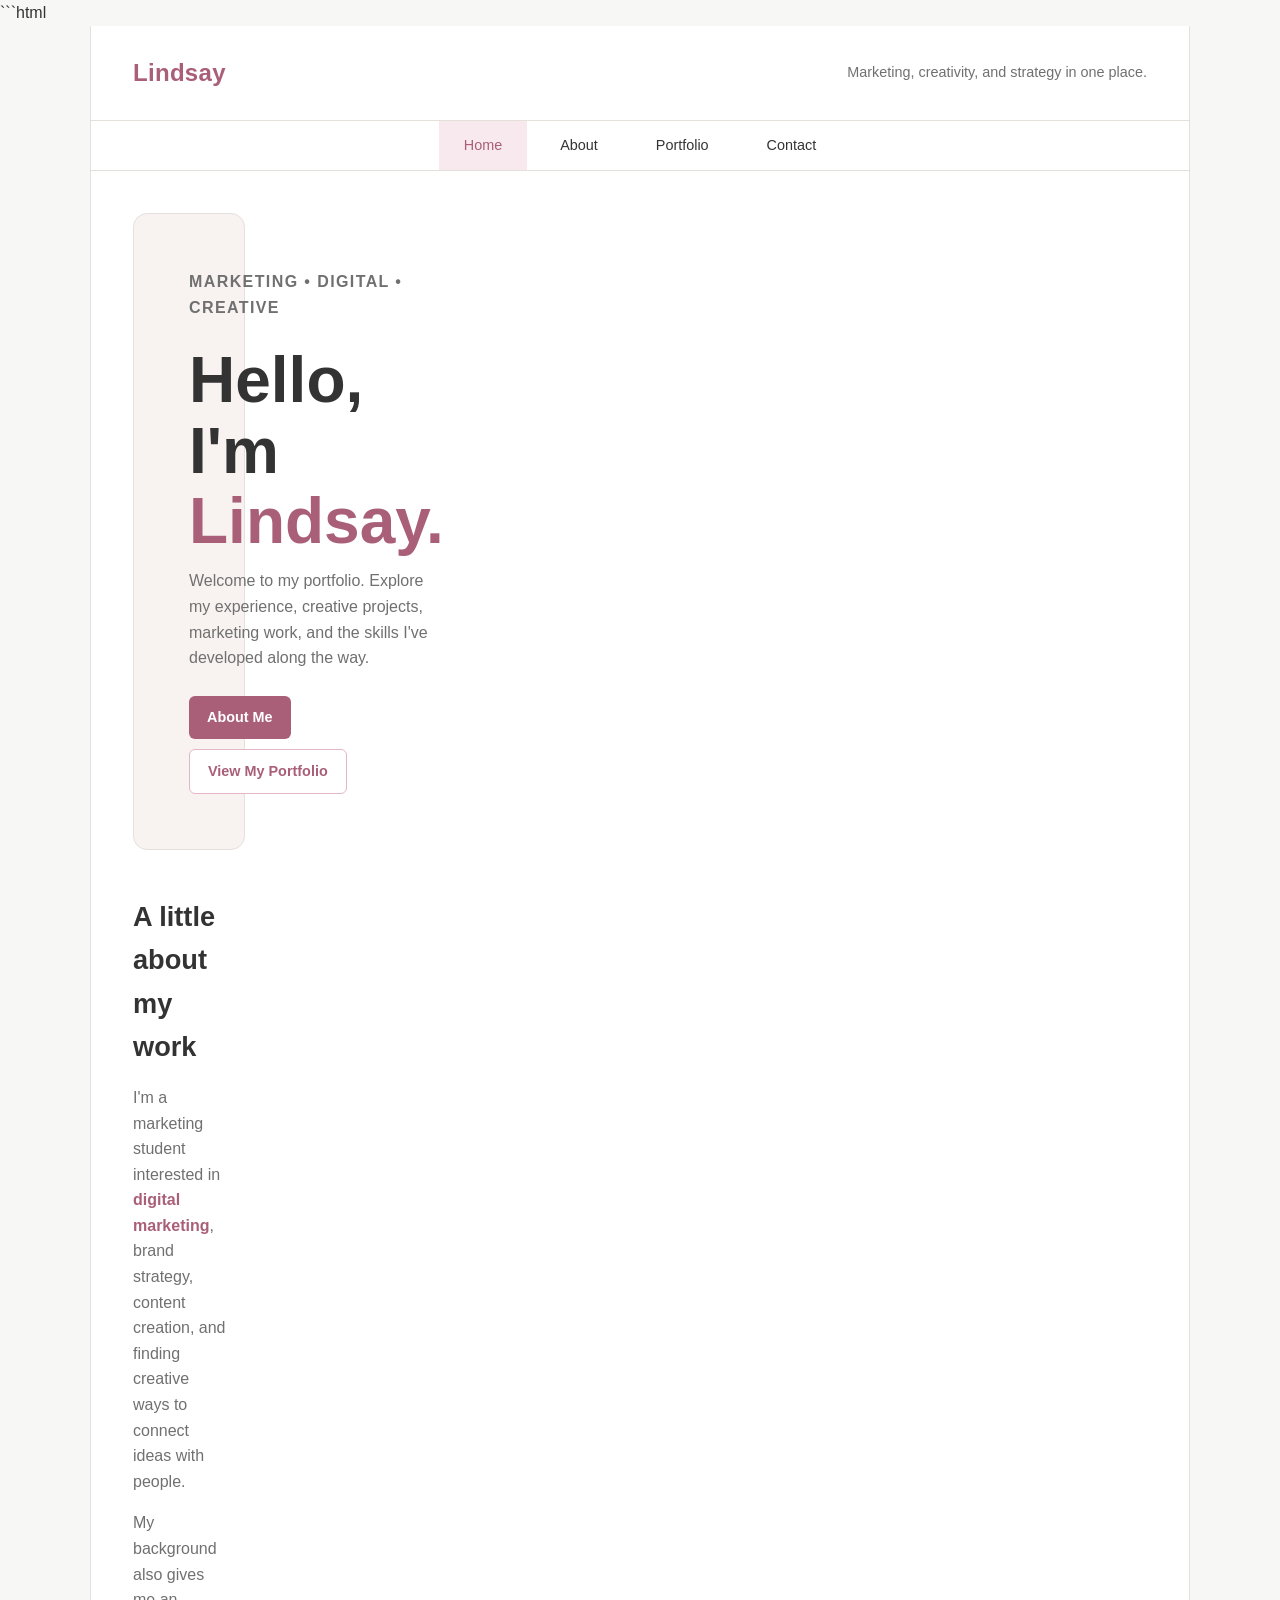
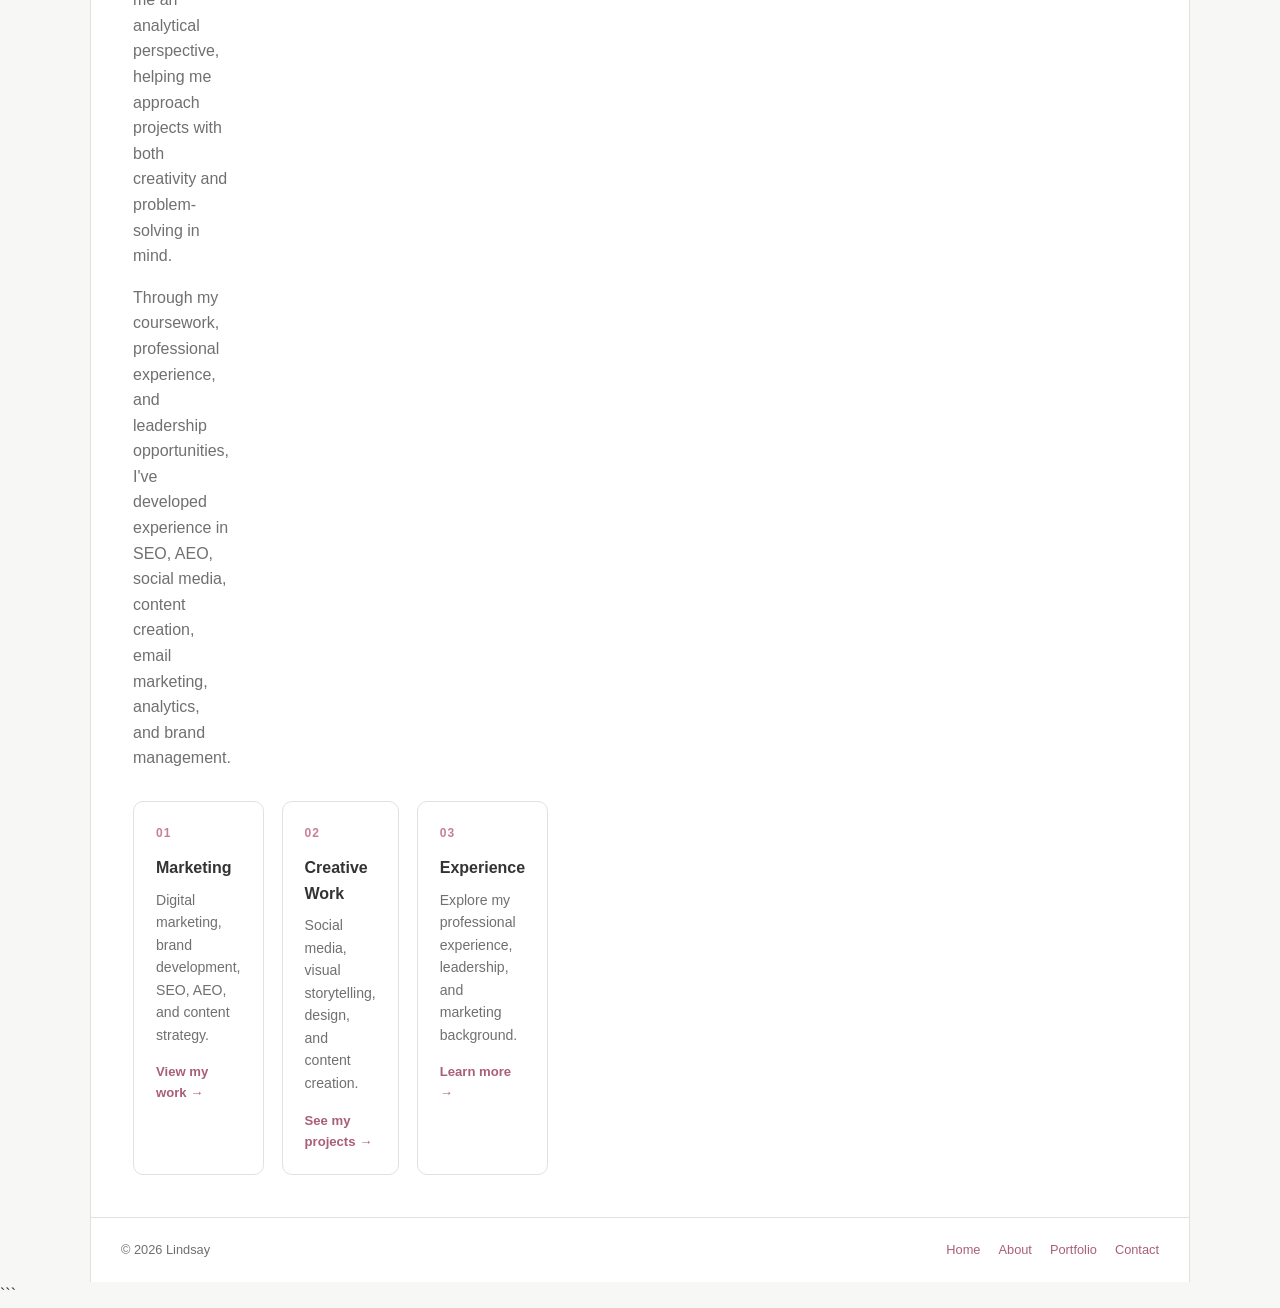
==== commit 9bce1e2c: "Update index.html" ====
--- a/index.html
+++ b/index.html
@@ -1,3 +1,4 @@
+```html
 <!DOCTYPE html>
 <html lang="en">
 
@@ -34,27 +35,9 @@
 
 
             <!-- PRIMARY NAVIGATION -->
-            <!-- nav.js will create the navigation here -->
-            <div id="navigation"></div>
-
-        </header>
-
-
-
-        <!-- MAIN WEBSITE CONTENT -->
-
-        <div class="content-grid">
-
-
-            <!-- LEFT SIDEBAR -->
-
-            <aside class="left-sidebar">
-
-                <div class="sidebar-title">
-                    Explore
-                </div>
-
-                <ul class="sidebar-links">
+            <nav class="primary-nav">
+
+                <ul class="nav-list">
 
                     <li>
                         <a href="index.html">
@@ -82,8 +65,15 @@
 
                 </ul>
 
-            </aside>
-
+            </nav>
+
+        </header>
+
+
+
+        <!-- MAIN WEBSITE CONTENT -->
+
+        <div class="content-grid">
 
 
             <!-- MAIN CONTENT -->
@@ -289,3 +279,4 @@
 </body>
 
 </html>
+```
--- a/styles.css
+++ b/styles.css
@@ -1,43 +1,36 @@
-/* =========================================
+/* =====================================
    COLOR VARIABLES
-========================================= */
+===================================== */
 
 :root {
 
-    --background: #f4f3f0;
-
-    --white: #ffffff;
-
-    --soft-pink: #f7e8ed;
-
-    --light-pink: #e8bdca;
-
-    --pink: #c77f99;
-
-    --dark-pink: #a85e78;
+    --background: #f7f7f5;
+    --surface: #ffffff;
+
+    --soft-pink: #f7e9ee;
+    --light-pink: #e5b6c5;
+    --accent: #c77f99;
+    --accent-dark: #a95f78;
 
     --text: #333333;
-
-    --muted: #737373;
-
-    --border: #dedbd8;
-
-}
-
-
-/* =========================================
+    --muted: #707070;
+
+    --border: #e4e0dc;
+}
+
+
+
+/* =====================================
    GENERAL
-========================================= */
+===================================== */
 
 * {
     box-sizing: border-box;
 }
 
-
 html {
     scroll-behavior: smooth;
 }
-
 
 body {
 
@@ -53,9 +46,7 @@
     background: var(--background);
 
     line-height: 1.6;
-
-}
-
+}
 
 a {
     color: inherit;
@@ -64,813 +55,654 @@
 
 .site-wrapper {
 
-    width: min(1200px, 94vw);
+    width: min(1100px, 92vw);
 
     min-height: 100vh;
 
     margin: 0 auto;
 
-    background: var(--white);
+    background: var(--surface);
 
     border-left: 1px solid var(--border);
-
     border-right: 1px solid var(--border);
-
-}
-
-
-
-/* =========================================
+}
+
+
+
+/* =====================================
    HEADER
-========================================= */
+===================================== */
 
 .site-header {
-
     border-bottom: 1px solid var(--border);
-
 }
 
 
 .header-top {
 
+    display: flex;
+
+    align-items: center;
+
+    justify-content: space-between;
+
+    padding: 28px 42px;
+}
+
+
+.logo {
+
+    color: var(--accent-dark);
+
+    text-decoration: none;
+
+    font-size: 1.5rem;
+
+    font-weight: 700;
+
+    letter-spacing: 0.3px;
+}
+
+
+.header-description {
+
+    max-width: 520px;
+
+    color: var(--muted);
+
+    font-size: 0.9rem;
+
+    text-align: right;
+}
+
+
+
+/* =====================================
+   PRIMARY NAVIGATION
+===================================== */
+
+.primary-nav {
+
+    border-top: 1px solid var(--border);
+
+    background: var(--surface);
+}
+
+
+.nav-list {
+
+    display: flex;
+
+    justify-content: center;
+
+    gap: 8px;
+
+    list-style: none;
+
+    padding: 0;
+
+    margin: 0;
+}
+
+
+.nav-list a {
+
+    display: block;
+
+    padding: 13px 25px;
+
+    color: var(--text);
+
+    text-decoration: none;
+
+    font-size: 0.9rem;
+
+    transition:
+        color 0.2s ease,
+        background 0.2s ease;
+}
+
+
+.nav-list a:hover,
+.nav-list a.active {
+
+    color: var(--accent-dark);
+
+    background: var(--soft-pink);
+}
+
+
+
+/* =====================================
+   CONTENT LAYOUT
+===================================== */
+
+.content-grid {
+
     display: grid;
 
-    grid-template-columns: 200px 1fr;
-
-    min-height: 105px;
-
-}
-
-
-.logo {
+    grid-template-columns: 180px 1fr;
+
+    min-height: 600px;
+}
+
+
+
+/* =====================================
+   LEFT SIDEBAR
+===================================== */
+
+.left-sidebar {
+
+    padding: 35px 22px;
+
+    background: #faf9f7;
+
+    border-right: 1px solid var(--border);
+}
+
+
+.sidebar-title {
+
+    margin: 0 0 18px;
+
+    color: var(--accent-dark);
+
+    font-size: 0.75rem;
+
+    font-weight: 700;
+
+    text-transform: uppercase;
+
+    letter-spacing: 1.2px;
+}
+
+
+.sidebar-links {
+
+    list-style: none;
+
+    padding: 0;
+
+    margin: 0;
+}
+
+
+.sidebar-links li {
+
+    margin-bottom: 5px;
+}
+
+
+.sidebar-links a {
+
+    display: block;
+
+    padding: 8px 10px;
+
+    color: var(--muted);
+
+    text-decoration: none;
+
+    border-radius: 6px;
+
+    font-size: 0.88rem;
+
+    transition: 0.2s ease;
+}
+
+
+.sidebar-links a:hover {
+
+    color: var(--accent-dark);
+
+    background: var(--soft-pink);
+}
+
+
+
+/* =====================================
+   MAIN CONTENT
+===================================== */
+
+.main-content {
+
+    padding: 42px;
+}
+
+
+.main-content p {
+
+    color: var(--muted);
+}
+
+
+
+/* =====================================
+   HERO
+===================================== */
+
+.hero {
 
     display: flex;
 
     align-items: center;
 
-    justify-content: center;
-
-    padding: 20px;
-
-    color: var(--dark-pink);
+    min-height: 310px;
+
+    padding: 55px;
+
+    margin-bottom: 45px;
+
+    background: #f8f3f1;
+
+    border: 1px solid var(--border);
+
+    border-radius: 14px;
+}
+
+
+.hero-content {
+
+    max-width: 680px;
+}
+
+
+.eyebrow {
+
+    margin: 0 0 12px;
+
+    color: var(--accent-dark);
+
+    font-size: 0.72rem;
+
+    font-weight: 700;
+
+    letter-spacing: 1.4px;
+}
+
+
+.hero h1 {
+
+    margin: 0 0 12px;
+
+    color: var(--text);
+
+    font-size: clamp(2.3rem, 5vw, 4rem);
+
+    line-height: 1.1;
+}
+
+
+.hero h1 span {
+
+    color: var(--accent-dark);
+}
+
+
+.hero p {
+
+    max-width: 580px;
+
+    margin: 0 0 25px;
+
+    color: var(--muted);
+
+    font-size: 1rem;
+}
+
+
+
+/* =====================================
+   BUTTONS
+===================================== */
+
+.hero-buttons {
+
+    display: flex;
+
+    flex-wrap: wrap;
+
+    gap: 10px;
+}
+
+
+.button {
+
+    display: inline-block;
+
+    padding: 10px 18px;
+
+    color: white;
+
+    background: var(--accent-dark);
+
+    border-radius: 6px;
 
     text-decoration: none;
 
-    font-size: 1.8rem;
+    font-size: 0.9rem;
+
+    font-weight: 600;
+
+    transition: 0.2s ease;
+}
+
+
+.button:hover {
+
+    background: #8e4f65;
+
+    transform: translateY(-1px);
+}
+
+
+.button-outline {
+
+    color: var(--accent-dark);
+
+    background: white;
+
+    border: 1px solid var(--light-pink);
+}
+
+
+.button-outline:hover {
+
+    background: var(--soft-pink);
+}
+
+
+
+/* =====================================
+   CONTENT HEADINGS
+===================================== */
+
+.content-title {
+
+    margin: 0 0 12px;
+
+    color: var(--text);
+
+    font-size: 1.7rem;
+}
+
+
+.keyword {
+
+    color: var(--accent-dark);
+
+    font-weight: 600;
+}
+
+
+
+/* =====================================
+   CARDS
+===================================== */
+
+.card-grid {
+
+    display: grid;
+
+    grid-template-columns:
+        repeat(3, 1fr);
+
+    gap: 18px;
+
+    margin-top: 30px;
+}
+
+
+.card {
+
+    padding: 22px;
+
+    background: var(--surface);
+
+    border: 1px solid var(--border);
+
+    border-radius: 10px;
+
+    transition: 0.2s ease;
+}
+
+
+.card:hover {
+
+    transform: translateY(-3px);
+
+    border-color: var(--light-pink);
+}
+
+
+.card-number {
+
+    margin-bottom: 12px;
+
+    color: var(--accent);
+
+    font-size: 0.75rem;
 
     font-weight: 700;
 
-    border-right: 1px solid var(--border);
-
-}
-
-
-.header-info {
+    letter-spacing: 1px;
+}
+
+
+.card h3 {
+
+    margin: 0 0 8px;
+
+    color: var(--text);
+
+    font-size: 1rem;
+}
+
+
+.card p {
+
+    margin: 0 0 15px;
+
+    font-size: 0.88rem;
+}
+
+
+.card-link {
+
+    color: var(--accent-dark);
+
+    text-decoration: none;
+
+    font-size: 0.82rem;
+
+    font-weight: 600;
+}
+
+
+.card-link:hover {
+
+    text-decoration: underline;
+}
+
+
+
+/* =====================================
+   FOOTER
+===================================== */
+
+.site-footer {
 
     display: flex;
 
+    justify-content: space-between;
+
     align-items: center;
 
-    padding: 25px 35px;
-
-}
-
-
-.header-info p {
-
-    max-width: 650px;
+    padding: 22px 30px;
+
+    border-top: 1px solid var(--border);
+
+    color: var(--muted);
+
+    font-size: 0.8rem;
+}
+
+
+.site-footer p {
 
     margin: 0;
-
-    color: var(--muted);
-
-    font-size: 0.9rem;
-
-}
-
-
-
-/* =========================================
-   PRIMARY NAVIGATION
-========================================= */
-
-.primary-nav {
-
-    border-top: 1px solid var(--border);
-
-    background: var(--white);
-
-}
-
-
-.nav-list {
+}
+
+
+.footer-links {
 
     display: flex;
 
-    justify-content: center;
-
-    align-items: center;
-
-    gap: 0;
-
-    list-style: none;
-
-    margin: 0;
-
-    padding: 0;
-
-}
-
-
-.nav-list li {
-    margin: 0;
-}
-
-
-.nav-list a {
-
-    display: block;
-
-    padding: 12px 30px;
-
-    color: var(--text);
+    gap: 18px;
+}
+
+
+.footer-links a {
+
+    color: var(--accent-dark);
 
     text-decoration: none;
-
-    font-size: 0.9rem;
-
-    border-left: 1px solid transparent;
-
-    border-right: 1px solid transparent;
-
-    transition: 0.2s ease;
-
-}
-
-
-.nav-list a:hover {
-
-    color: var(--dark-pink);
-
-    background: var(--soft-pink);
-
-}
-
-
-.nav-list a.active {
-
-    color: var(--dark-pink);
-
-    background: var(--soft-pink);
-
-}
-
-
-
-/* =========================================
-   MAIN THREE-COLUMN LAYOUT
-========================================= */
-
-.website-layout {
-
-    display: grid;
-
-    grid-template-columns:
-        180px
-        minmax(0, 1fr)
-        210px;
-
-    min-height: 650px;
-
-}
-
-
-
-/* =========================================
-   LEFT SIDEBAR
-========================================= */
-
-.left-sidebar {
-
-    padding: 35px 20px;
-
-    background: #faf9f7;
-
-    border-right: 1px solid var(--border);
-
-}
-
-
-.sidebar-title {
-
-    margin: 0 0 18px;
-
-    color: var(--dark-pink);
-
-    font-size: 0.72rem;
-
-    font-weight: 700;
-
-    text-transform: uppercase;
-
-    letter-spacing: 1.4px;
-
-}
-
-
-.sidebar-nav {
-
-    list-style: none;
-
-    padding: 0;
-
-    margin: 0;
-
-}
-
-
-.sidebar-nav li {
-
-    margin-bottom: 4px;
-
-}
-
-
-.sidebar-nav a {
-
-    display: block;
-
-    padding: 8px 10px;
-
-    color: var(--muted);
-
-    text-decoration: none;
-
-    border-radius: 5px;
-
-    font-size: 0.86rem;
-
-    transition: 0.2s ease;
-
-}
-
-
-.sidebar-nav a:hover {
-
-    color: var(--dark-pink);
-
-    background: var(--soft-pink);
-
-}
-
-
-
-/* =========================================
-   MAIN CONTENT
-========================================= */
-
-.main-content {
-
-    min-width: 0;
-
-    padding: 35px;
-
-}
-
-
-
-/* =========================================
-   HERO
-========================================= */
-
-.hero {
-
-    position: relative;
-
-    min-height: 270px;
-
-    margin-bottom: 35px;
-
-    display: flex;
-
-    align-items: flex-end;
-
-    overflow: hidden;
-
-    border-radius: 8px;
-
-    background:
-
-        linear-gradient(
-            135deg,
-            #f7e9ee,
-            #f3f0ed
-        );
-
-    border: 1px solid var(--border);
-
-}
-
-
-/*
-    This is currently a styled placeholder.
-
-    Later, you can replace the background
-    with an actual image.
-*/
-
-.hero::before {
-
-    content: "";
-
-    position: absolute;
-
-    inset: 0;
-
-    background:
-
-        radial-gradient(
-            circle at 80% 25%,
-            rgba(199, 127, 153, 0.25),
-            transparent 35%
-        );
-
-}
-
-
-.hero-overlay {
-
-    position: relative;
-
-    z-index: 1;
-
-    padding: 35px;
-
-}
-
-
-.hero h1 {
-
-    margin: 0 0 10px;
-
-    font-size: clamp(2rem, 5vw, 3.4rem);
-
-    line-height: 1.1;
-
-}
-
-
-.hero p {
-
-    max-width: 560px;
-
-    margin: 0;
-
-    color: var(--muted);
-
-}
-
-
-
-/* =========================================
-   EYEBROW
-========================================= */
-
-.eyebrow {
-
-    margin: 0 0 10px;
-
-    color: var(--dark-pink);
-
-    font-size: 0.7rem;
-
-    font-weight: 700;
-
-    letter-spacing: 1.5px;
-
-}
-
-
-
-/* =========================================
-   MAIN CONTENT
-========================================= */
-
-.content-section {
-
-    max-width: 720px;
-
-}
-
-
-.content-section h2 {
-
-    margin: 0 0 20px;
-
-    font-size: 1.8rem;
-
-    line-height: 1.3;
-
-}
-
-
-.content-section p {
-
-    color: var(--muted);
-
-    font-size: 0.93rem;
-
-}
-
-
-
-/* =========================================
-   BUTTONS
-========================================= */
-
-.content-buttons {
-
-    display: flex;
-
-    flex-wrap: wrap;
-
-    gap: 10px;
-
-    margin-top: 25px;
-
-}
-
-
-.button {
-
-    display: inline-block;
-
-    padding: 10px 17px;
-
-    color: white;
-
-    background: var(--dark-pink);
-
-    border-radius: 5px;
-
-    text-decoration: none;
-
-    font-size: 0.85rem;
-
-    font-weight: 600;
-
-    transition: 0.2s ease;
-
-}
-
-
-.button:hover {
-
-    background: #8f5067;
-
-    transform: translateY(-1px);
-
-}
-
-
-.button-outline {
-
-    color: var(--dark-pink);
-
-    background: white;
-
-    border: 1px solid var(--light-pink);
-
-}
-
-
-.button-outline:hover {
-
-    background: var(--soft-pink);
-
-}
-
-
-
-/* =========================================
-   RIGHT SIDEBAR
-========================================= */
-
-.right-sidebar {
-
-    padding: 35px 18px;
-
-    border-left: 1px solid var(--border);
-
-    background: #fcfbfa;
-
-}
-
-
-.sticky-content {
-
-    position: sticky;
-
-    top: 25px;
-
-}
-
-
-.side-card {
-
-    padding: 15px 0;
-
-    margin-bottom: 15px;
-
-    border-bottom: 1px solid var(--border);
-
-}
-
-
-.side-card h3 {
-
-    margin: 0 0 5px;
-
-    font-size: 0.95rem;
-
-}
-
-
-.side-card p {
-
-    margin: 0 0 8px;
-
-    color: var(--muted);
-
-    font-size: 0.78rem;
-
-    line-height: 1.5;
-
-}
-
-
-.side-card a {
-
-    color: var(--dark-pink);
-
-    text-decoration: none;
-
-    font-size: 0.76rem;
-
-    font-weight: 600;
-
-}
-
-
-.side-card a:hover {
+}
+
+
+.footer-links a:hover {
 
     text-decoration: underline;
-
-}
-
-
-
-/* =========================================
-   SOCIAL LINKS
-========================================= */
-
-.social-links {
-
-    margin-top: 30px;
-
-}
-
-
-.social-links a {
-
-    display: block;
-
-    margin-bottom: 8px;
-
-    color: var(--muted);
-
-    text-decoration: none;
-
-    font-size: 0.8rem;
-
-}
-
-
-.social-links a:hover {
-
-    color: var(--dark-pink);
-
-}
-
-
-
-/* =========================================
-   FOOTER
-========================================= */
-
-.site-footer {
-
-    display: grid;
-
-    grid-template-columns: 1fr auto 1fr;
-
-    align-items: center;
-
-    gap: 20px;
-
-    padding: 20px 30px;
-
-    border-top: 1px solid var(--border);
-
-    color: var(--muted);
-
-    font-size: 0.75rem;
-
-}
-
-
-.site-footer p {
-
-    margin: 0;
-
-}
-
-
-.site-footer > div:last-child {
-
-    text-align: right;
-
-}
-
-
-.site-footer a {
-
-    color: var(--dark-pink);
-
-    text-decoration: none;
-
-}
-
-
-.footer-links {
-
-    display: flex;
-
-    gap: 18px;
-
-}
-
-
-.footer-links a:hover {
-
-    text-decoration: underline;
-
-}
-
-
-
-/* =========================================
-   TABLET
-========================================= */
-
-@media (max-width: 900px) {
-
-    .website-layout {
-
-        grid-template-columns:
-            150px
-            minmax(0, 1fr);
-
-    }
-
-
-    .right-sidebar {
-
-        display: none;
-
-    }
-
-}
-
-
-
-/* =========================================
-   MOBILE
-========================================= */
-
-@media (max-width: 650px) {
+}
+
+
+
+/* =====================================
+   TABLET / MOBILE
+===================================== */
+
+@media (max-width: 800px) {
 
     .header-top {
 
+        flex-direction: column;
+
+        align-items: flex-start;
+
+        gap: 12px;
+
+        padding: 25px;
+    }
+
+
+    .header-description {
+
+        text-align: left;
+    }
+
+
+    .content-grid {
+
         grid-template-columns: 1fr;
-
-    }
-
-
-    .logo {
-
-        min-height: 75px;
+    }
+
+
+    .left-sidebar {
 
         border-right: none;
 
         border-bottom: 1px solid var(--border);
 
-    }
-
-
-    .header-info {
-
         padding: 20px 25px;
-
-    }
-
+    }
+
+
+    .sidebar-links {
+
+        display: flex;
+
+        flex-wrap: wrap;
+
+        gap: 5px;
+    }
+
+
+    .sidebar-links li {
+
+        margin: 0;
+    }
+
+
+    .main-content {
+
+        padding: 25px;
+    }
+
+
+    .hero {
+
+        min-height: 260px;
+
+        padding: 35px;
+    }
+
+
+    .card-grid {
+
+        grid-template-columns: 1fr;
+    }
+
+}
+
+
+@media (max-width: 550px) {
 
     .nav-list {
 
         flex-wrap: wrap;
-
     }
 
 
     .nav-list a {
 
         padding: 10px 15px;
-
-    }
-
-
-    .website-layout {
-
-        grid-template-columns: 1fr;
-
-    }
-
-
-    .left-sidebar {
-
-        border-right: none;
-
-        border-bottom: 1px solid var(--border);
-
-        padding: 20px 25px;
-
-    }
-
-
-    .sidebar-nav {
-
-        display: flex;
+    }
+
+
+    .hero {
+
+        padding: 28px;
+    }
+
+
+    .hero-buttons {
+
+        flex-direction: column;
+    }
+
+
+    .button {
+
+        text-align: center;
+    }
+
+
+    .site-footer {
+
+        flex-direction: column;
+
+        gap: 10px;
+
+        text-align: center;
+    }
+
+
+    .footer-links {
 
         flex-wrap: wrap;
 
-        gap: 5px;
-
-    }
-
-
-    .sidebar-nav li {
-
-        margin: 0;
-
-    }
-
-
-    .main-content {
-
-        padding: 25px;
-
-    }
-
-
-    .hero {
-
-        min-height: 300px;
-
-    }
-
-
-    .site-footer {
-
-        grid-template-columns: 1fr;
-
-        text-align: center;
-
-    }
-
-
-    .site-footer > div:last-child {
-
-        text-align: center;
-
-    }
-
-
-    .footer-links {
-
         justify-content: center;
-
-        flex-wrap: wrap;
-
-    }
-
-}
+    }
+
+}
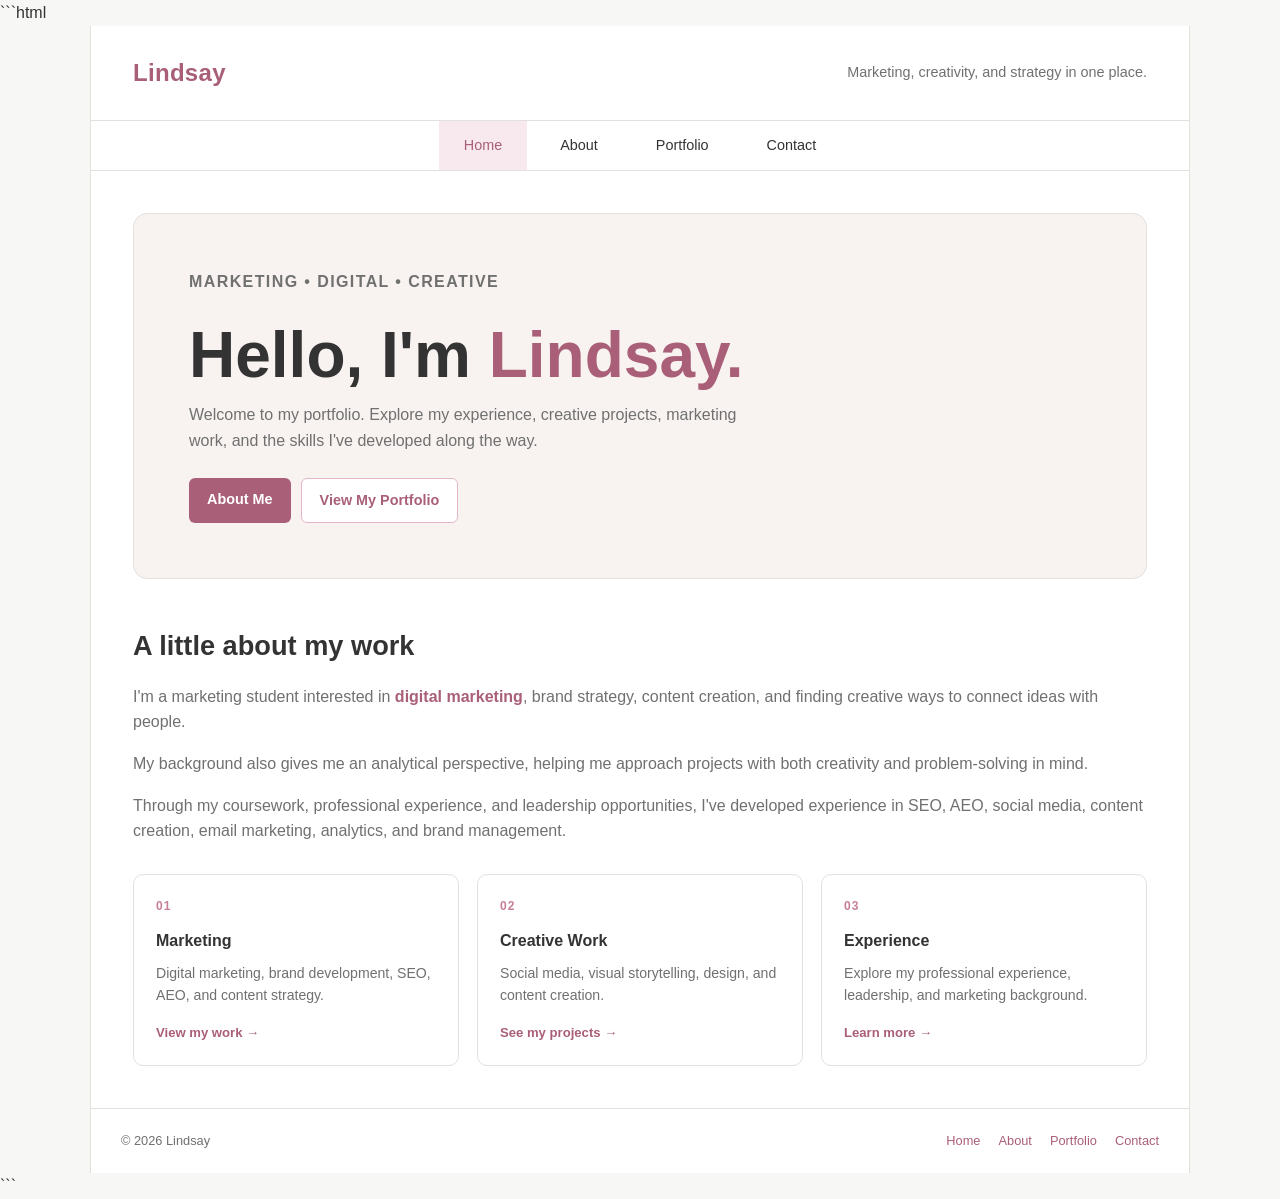
==== commit 7b296ffe: "Update index.html" ====
--- a/index.html
+++ b/index.html
@@ -73,167 +73,160 @@
 
         <!-- MAIN WEBSITE CONTENT -->
 
-        <div class="content-grid">
-
-
-            <!-- MAIN CONTENT -->
-
-            <main class="main-content">
-
-
-                <!-- HERO -->
-
-                <section class="hero">
-
-                    <div class="hero-content">
-
-                        <p class="eyebrow">
-                            MARKETING • DIGITAL • CREATIVE
+        <main class="main-content">
+
+
+            <!-- HERO -->
+
+            <section class="hero">
+
+                <div class="hero-content">
+
+                    <p class="eyebrow">
+                        MARKETING • DIGITAL • CREATIVE
+                    </p>
+
+                    <h1>
+                        Hello, I'm <span>Lindsay.</span>
+                    </h1>
+
+                    <p>
+                        Welcome to my portfolio. Explore my experience,
+                        creative projects, marketing work, and the skills
+                        I've developed along the way.
+                    </p>
+
+
+                    <div class="hero-buttons">
+
+                        <a href="about.html" class="button">
+                            About Me
+                        </a>
+
+                        <a href="portfolio.html" class="button button-outline">
+                            View My Portfolio
+                        </a>
+
+                    </div>
+
+                </div>
+
+            </section>
+
+
+
+            <!-- ABOUT THE WEBSITE -->
+
+            <section>
+
+                <h2 class="content-title">
+                    A little about my work
+                </h2>
+
+
+                <p>
+                    I'm a marketing student interested in
+                    <span class="keyword">digital marketing</span>,
+                    brand strategy, content creation, and finding creative
+                    ways to connect ideas with people.
+                </p>
+
+
+                <p>
+                    My background also gives me an analytical perspective,
+                    helping me approach projects with both creativity
+                    and problem-solving in mind.
+                </p>
+
+
+                <p>
+                    Through my coursework, professional experience, and
+                    leadership opportunities, I've developed experience
+                    in SEO, AEO, social media, content creation, email
+                    marketing, analytics, and brand management.
+                </p>
+
+
+
+                <!-- THREE CARDS -->
+
+                <div class="card-grid">
+
+
+                    <article class="card">
+
+                        <div class="card-number">
+                            01
+                        </div>
+
+                        <h3>
+                            Marketing
+                        </h3>
+
+                        <p>
+                            Digital marketing, brand development,
+                            SEO, AEO, and content strategy.
                         </p>
 
-                        <h1>
-                            Hello, I'm <span>Lindsay.</span>
-                        </h1>
+                        <a href="portfolio.html" class="card-link">
+                            View my work →
+                        </a>
+
+                    </article>
+
+
+
+                    <article class="card">
+
+                        <div class="card-number">
+                            02
+                        </div>
+
+                        <h3>
+                            Creative Work
+                        </h3>
 
                         <p>
-                            Welcome to my portfolio. Explore my experience,
-                            creative projects, marketing work, and the skills
-                            I've developed along the way.
+                            Social media, visual storytelling,
+                            design, and content creation.
                         </p>
 
-
-                        <div class="hero-buttons">
-
-                            <a href="about.html" class="button">
-                                About Me
-                            </a>
-
-                            <a href="portfolio.html" class="button button-outline">
-                                View My Portfolio
-                            </a>
-
+                        <a href="portfolio.html" class="card-link">
+                            See my projects →
+                        </a>
+
+                    </article>
+
+
+
+                    <article class="card">
+
+                        <div class="card-number">
+                            03
                         </div>
 
-                    </div>
-
-                </section>
-
-
-
-                <!-- ABOUT THE WEBSITE -->
-
-                <section>
-
-                    <h2 class="content-title">
-                        A little about my work
-                    </h2>
-
-
-                    <p>
-                        I'm a marketing student interested in
-                        <span class="keyword">digital marketing</span>,
-                        brand strategy, content creation, and finding creative
-                        ways to connect ideas with people.
-                    </p>
-
-
-                    <p>
-                        My background also gives me an analytical perspective,
-                        helping me approach projects with both creativity
-                        and problem-solving in mind.
-                    </p>
-
-
-                    <p>
-                        Through my coursework, professional experience, and
-                        leadership opportunities, I've developed experience
-                        in SEO, AEO, social media, content creation, email
-                        marketing, analytics, and brand management.
-                    </p>
-
-
-
-                    <!-- THREE CARDS -->
-
-                    <div class="card-grid">
-
-
-                        <article class="card">
-
-                            <div class="card-number">
-                                01
-                            </div>
-
-                            <h3>
-                                Marketing
-                            </h3>
-
-                            <p>
-                                Digital marketing, brand development,
-                                SEO, AEO, and content strategy.
-                            </p>
-
-                            <a href="portfolio.html" class="card-link">
-                                View my work →
-                            </a>
-
-                        </article>
-
-
-
-                        <article class="card">
-
-                            <div class="card-number">
-                                02
-                            </div>
-
-                            <h3>
-                                Creative Work
-                            </h3>
-
-                            <p>
-                                Social media, visual storytelling,
-                                design, and content creation.
-                            </p>
-
-                            <a href="portfolio.html" class="card-link">
-                                See my projects →
-                            </a>
-
-                        </article>
-
-
-
-                        <article class="card">
-
-                            <div class="card-number">
-                                03
-                            </div>
-
-                            <h3>
-                                Experience
-                            </h3>
-
-                            <p>
-                                Explore my professional experience,
-                                leadership, and marketing background.
-                            </p>
-
-                            <a href="about.html" class="card-link">
-                                Learn more →
-                            </a>
-
-                        </article>
-
-
-                    </div>
-
-                </section>
-
-
-            </main>
-
-        </div>
+                        <h3>
+                            Experience
+                        </h3>
+
+                        <p>
+                            Explore my professional experience,
+                            leadership, and marketing background.
+                        </p>
+
+                        <a href="about.html" class="card-link">
+                            Learn more →
+                        </a>
+
+                    </article>
+
+
+                </div>
+
+            </section>
+
+
+        </main>
 
 
 
